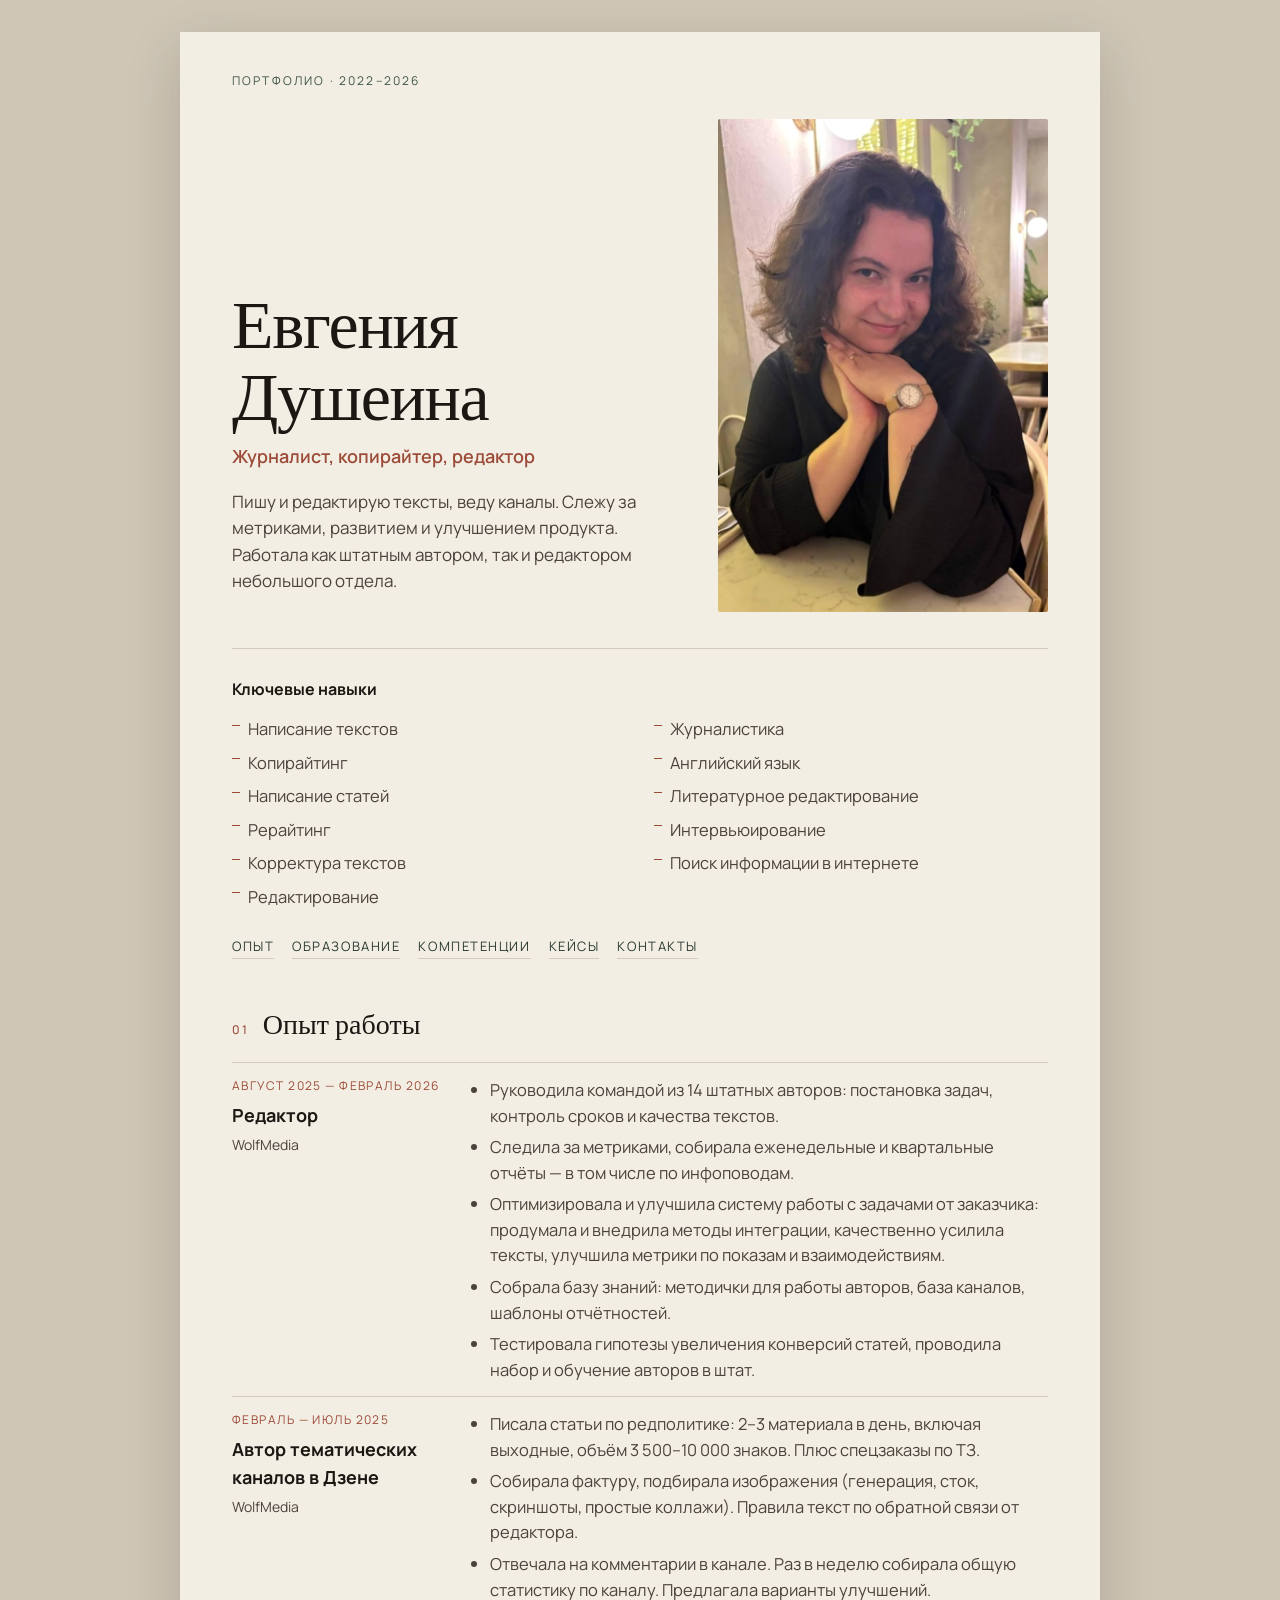
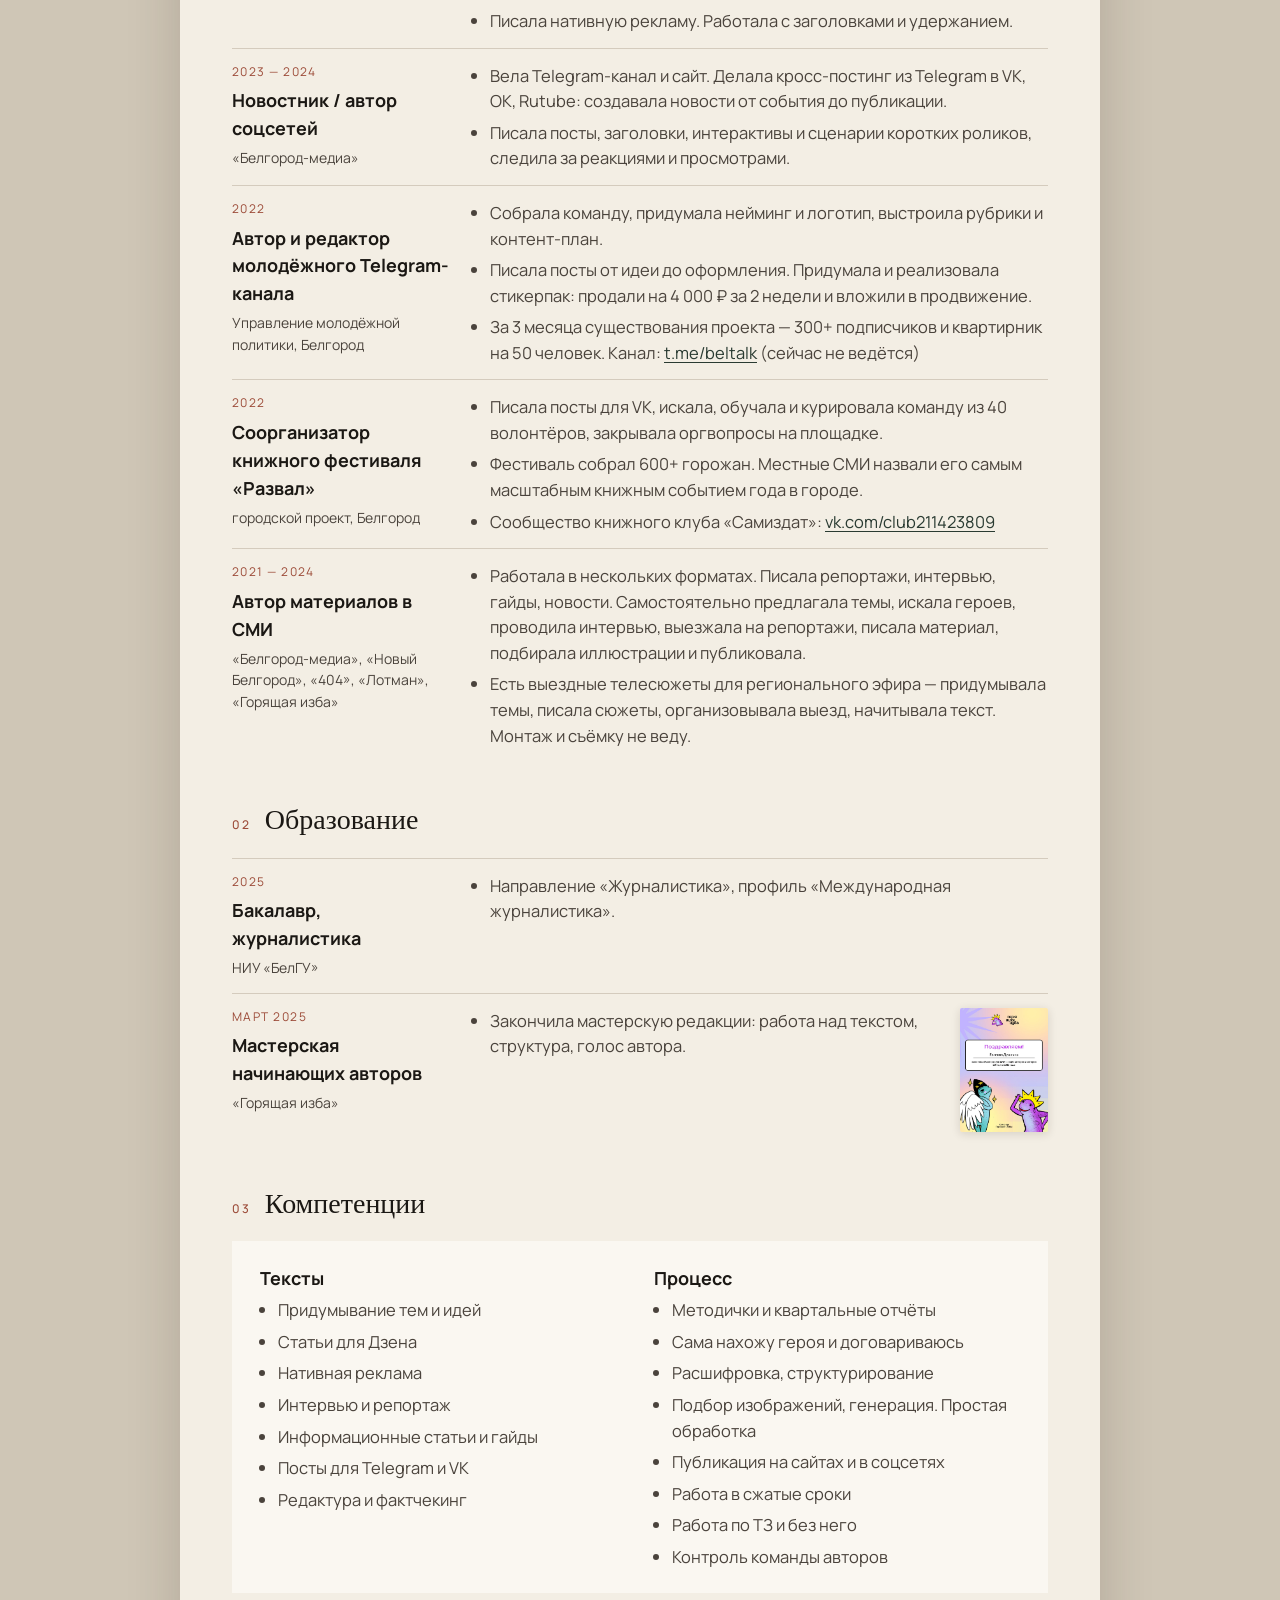
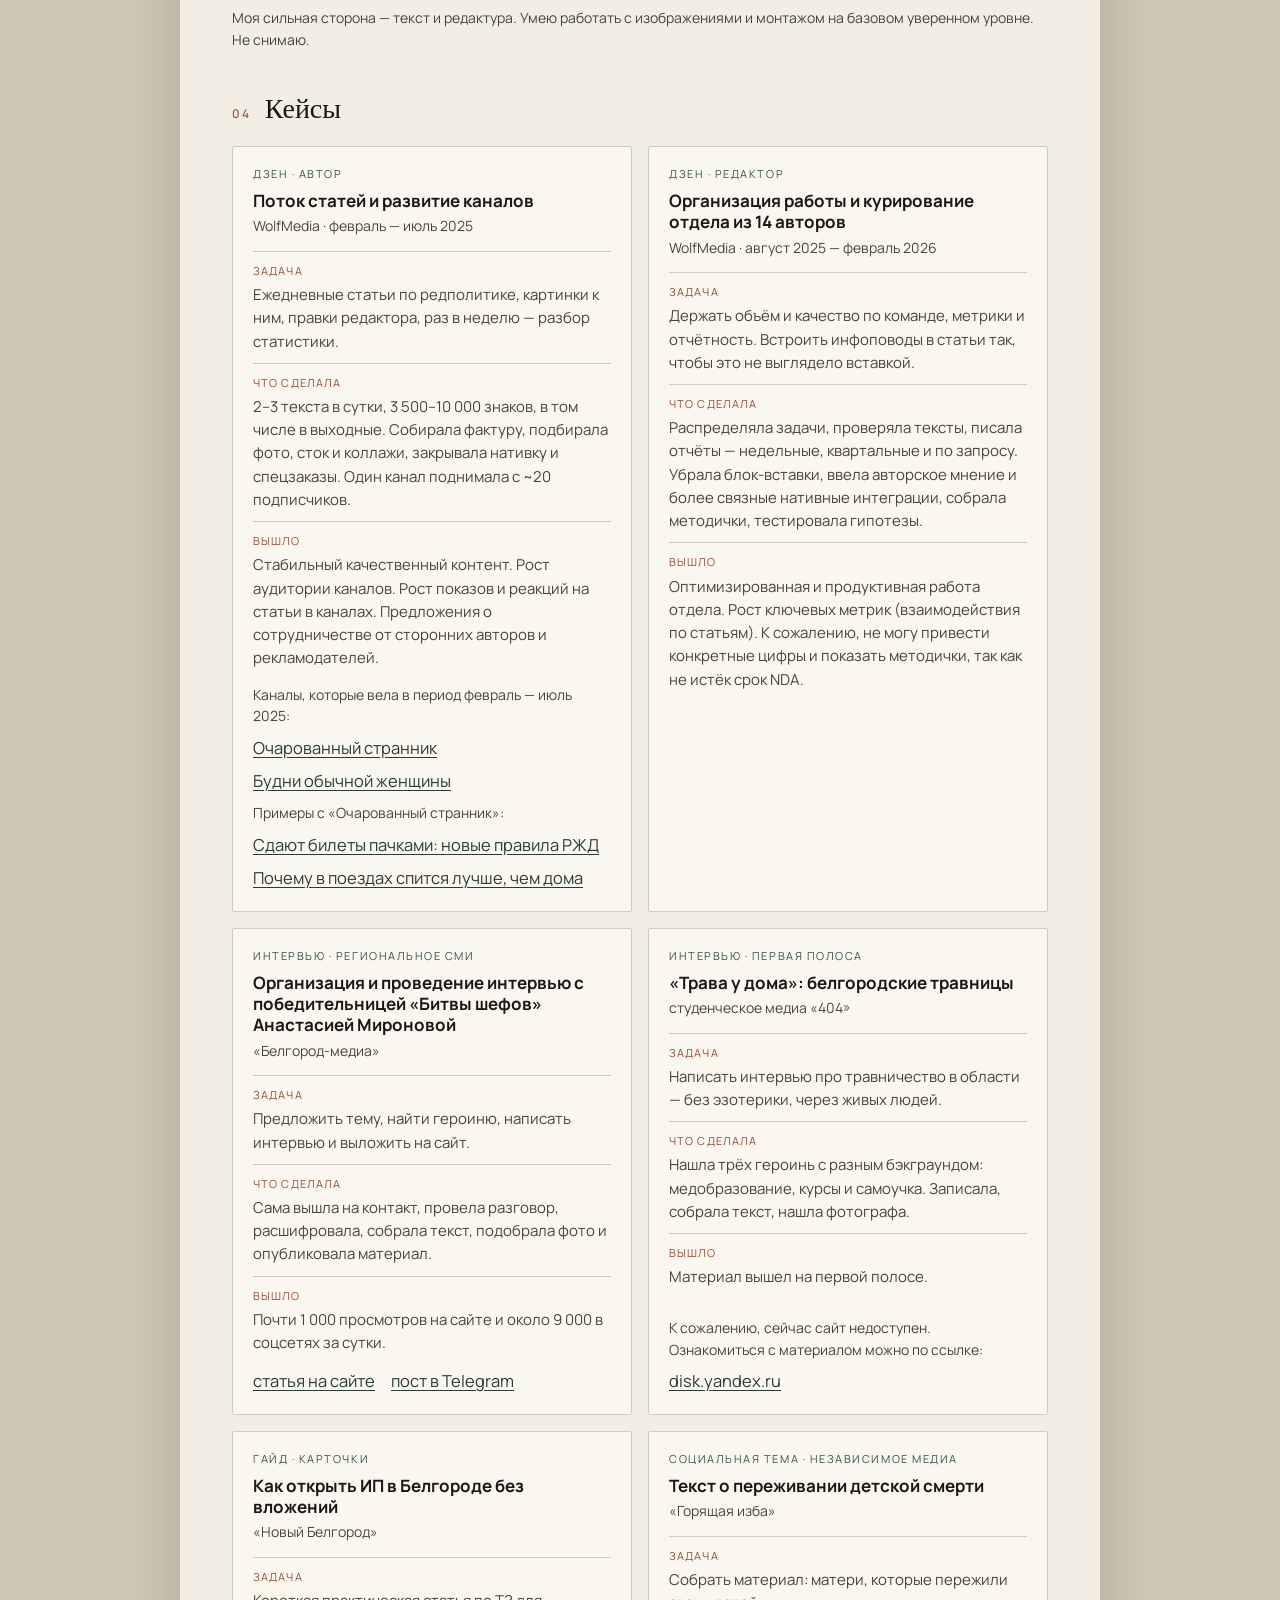
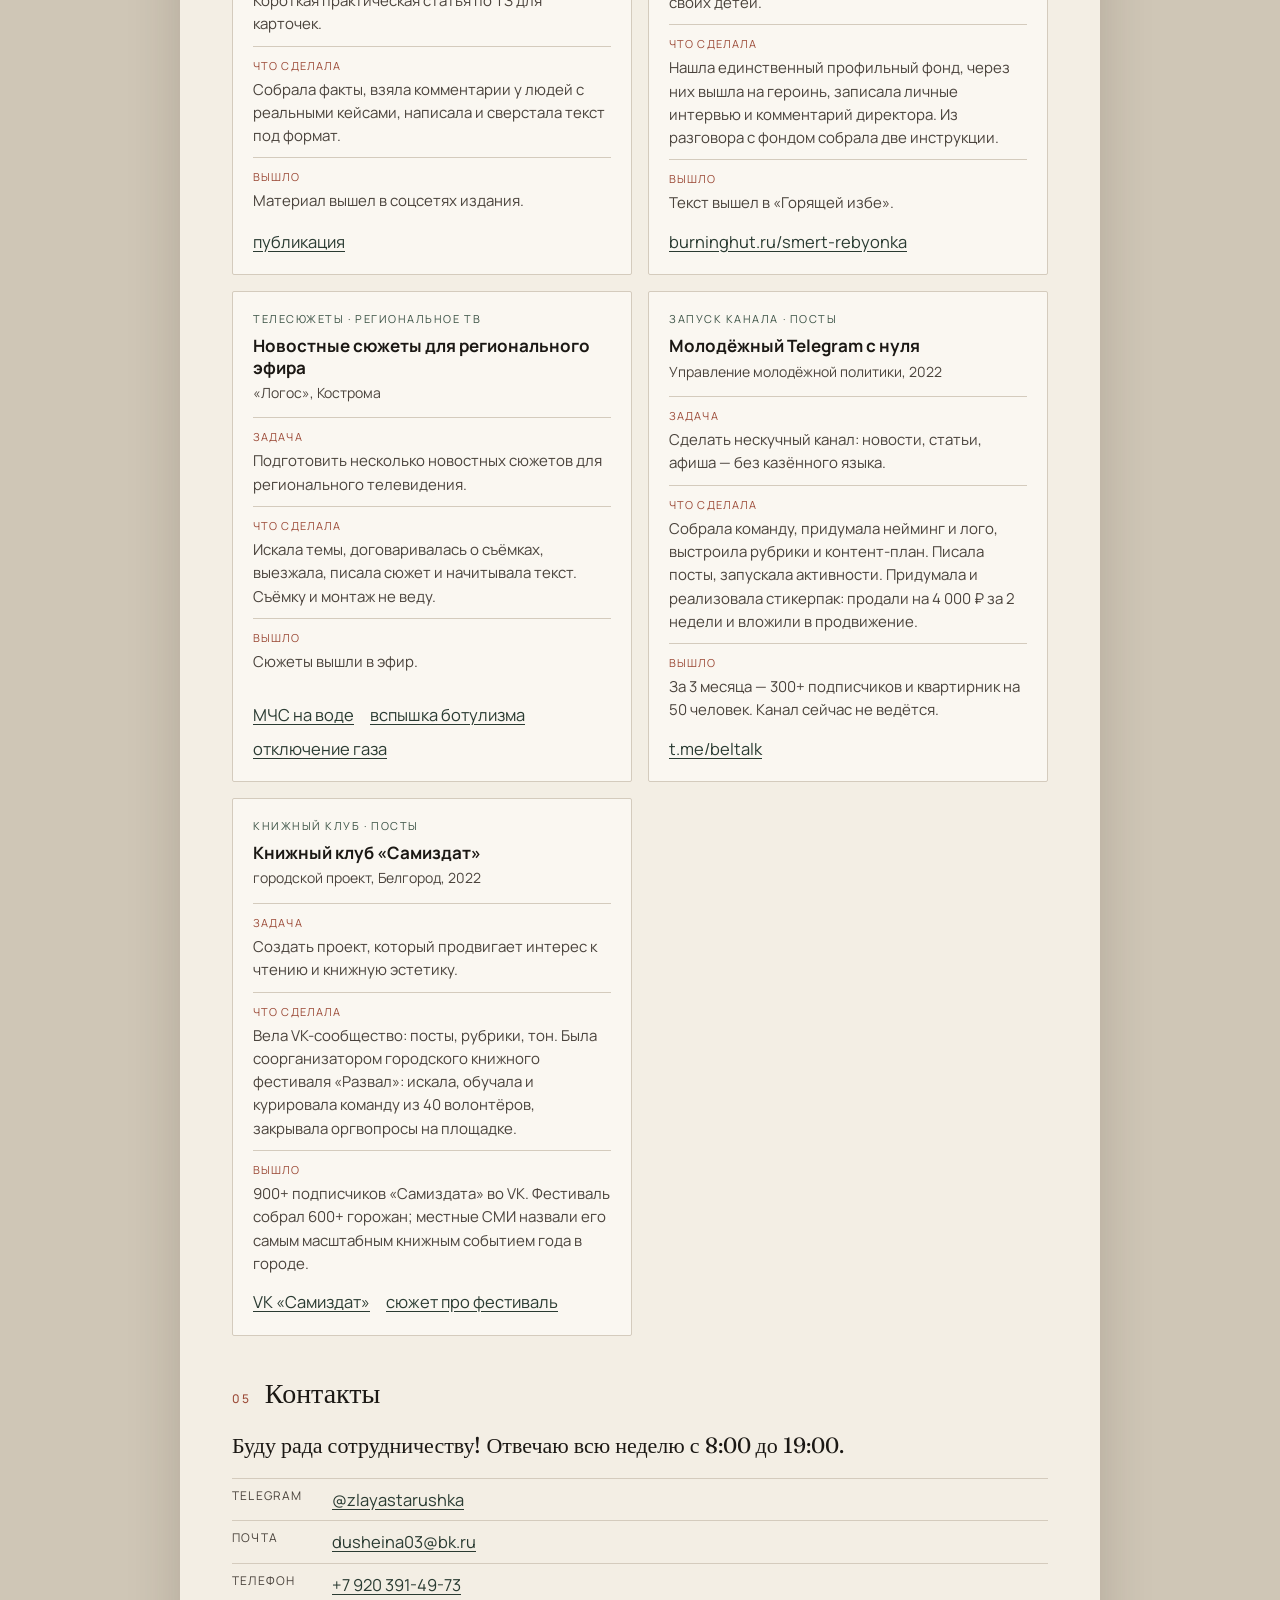
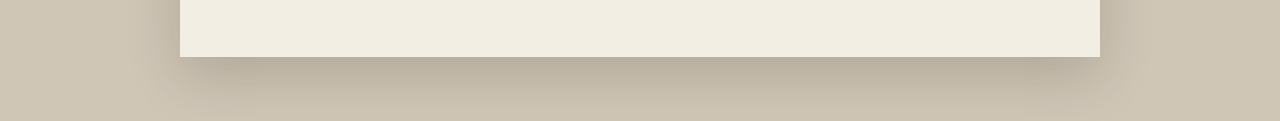
==== index.html @ 99dff515 "Publish the portfolio site so it can be opened by a public link. Co-authored-by: Cursor <cursoragent" ====
<!DOCTYPE html>
<html lang="ru">
<head>
  <meta charset="UTF-8" />
  <meta name="viewport" content="width=device-width, initial-scale=1" />
  <title>Евгения Душеина — портфолио</title>
  <link rel="preconnect" href="https://fonts.googleapis.com" />
  <link rel="preconnect" href="https://fonts.gstatic.com" crossorigin />
  <link href="https://fonts.googleapis.com/css2?family=Fraunces:ital,opsz,wght@0,9..144,500;0,9..144,700;1,9..144,500&family=Manrope:wght@400;500;600;700&display=swap" rel="stylesheet" />
  <link rel="stylesheet" href="styles.css" />
</head>
<body>
  <div class="sheet">
    <header class="masthead">
      <p class="kicker">портфолио · 2022–2026</p>
      <div class="hero">
        <div class="hero-copy">
          <h1>Евгения<br />Душеина</h1>
          <p class="role">Журналист, копирайтер, редактор</p>
          <p class="lede">
            Пишу и редактирую тексты, веду каналы. Слежу за метриками, развитием и улучшением продукта. Работала как штатным автором, так и редактором небольшого отдела.
          </p>
        </div>
        <figure class="portrait">
          <img src="assets/photo-print.jpg?v=4" alt="Евгения Душеина" />
        </figure>
      </div>
      <div class="key-skills">
        <h3>Ключевые навыки</h3>
        <ul class="facts">
          <li>Написание текстов</li>
          <li>Копирайтинг</li>
          <li>Написание статей</li>
          <li>Рерайтинг</li>
          <li>Корректура текстов</li>
          <li>Редактирование</li>
          <li>Журналистика</li>
          <li>Английский язык</li>
          <li>Литературное редактирование</li>
          <li>Интервьюирование</li>
          <li>Поиск информации в интернете</li>
        </ul>
      </div>
      <nav class="toc" aria-label="Навигация">
        <a href="#experience">опыт</a>
        <a href="#education">образование</a>
        <a href="#skills">компетенции</a>
        <a href="#cases">кейсы</a>
        <a href="#contacts">контакты</a>
      </nav>
    </header>

    <section id="experience">
      <h2><span>01</span> Опыт работы</h2>

      <article class="job">
        <div class="job-meta">
          <p class="when">август 2025 — февраль 2026</p>
          <h3>Редактор</h3>
          <p class="where">WolfMedia</p>
        </div>
        <ul>
          <li>Руководила командой из 14 штатных авторов: постановка задач, контроль сроков и качества текстов.</li>
          <li>Следила за метриками, собирала еженедельные и квартальные отчёты — в том числе по инфоповодам.</li>
          <li>Оптимизировала и улучшила систему работы с задачами от заказчика: продумала и внедрила методы интеграции, качественно усилила тексты, улучшила метрики по показам и взаимодействиям.</li>
          <li>Собрала базу знаний: методички для работы авторов, база каналов, шаблоны отчётностей.</li>
          <li>Тестировала гипотезы увеличения конверсий статей, проводила набор и обучение авторов в штат.</li>
        </ul>
      </article>

      <article class="job">
        <div class="job-meta">
          <p class="when">февраль — июль 2025</p>
          <h3>Автор тематических каналов в Дзене</h3>
          <p class="where">WolfMedia</p>
        </div>
        <ul>
          <li>Писала статьи по редполитике: 2–3 материала в день, включая выходные, объём 3 500–10 000 знаков. Плюс спецзаказы по ТЗ.</li>
          <li>Собирала фактуру, подбирала изображения (генерация, сток, скриншоты, простые коллажи). Правила текст по обратной связи от редактора.</li>
          <li>Отвечала на комментарии в канале. Раз в неделю собирала общую статистику по каналу. Предлагала варианты улучшений.</li>
          <li>Писала нативную рекламу. Работала с заголовками и удержанием.</li>
        </ul>
      </article>

      <article class="job">
        <div class="job-meta">
          <p class="when">2023 — 2024</p>
          <h3>Новостник / автор соцсетей</h3>
          <p class="where">«Белгород-медиа»</p>
        </div>
        <ul>
          <li>Вела Telegram-канал и сайт. Делала кросс-постинг из Telegram в VK, OK, Rutube: создавала новости от события до публикации.</li>
          <li>Писала посты, заголовки, интерактивы и сценарии коротких роликов, следила за реакциями и просмотрами.</li>
        </ul>
      </article>

      <article class="job">
        <div class="job-meta">
          <p class="when">2022</p>
          <h3>Автор и редактор молодёжного Telegram-канала</h3>
          <p class="where">Управление молодёжной политики, Белгород</p>
        </div>
        <ul>
          <li>Собрала команду, придумала нейминг и логотип, выстроила рубрики и контент-план.</li>
          <li>Писала посты от идеи до оформления. Придумала и реализовала стикерпак: продали на 4 000 ₽ за 2 недели и вложили в продвижение.</li>
          <li>За 3 месяца существования проекта — 300+ подписчиков и квартирник на 50 человек. Канал: <a href="https://t.me/beltalk" target="_blank" rel="noopener">t.me/beltalk</a> (сейчас не ведётся)</li>
        </ul>
      </article>

      <article class="job">
        <div class="job-meta">
          <p class="when">2022</p>
          <h3>Соорганизатор книжного фестиваля «Развал»</h3>
          <p class="where">городской проект, Белгород</p>
        </div>
        <ul>
          <li>Писала посты для VK, искала, обучала и курировала команду из 40 волонтёров, закрывала оргвопросы на площадке.</li>
          <li>Фестиваль собрал 600+ горожан. Местные СМИ назвали его самым масштабным книжным событием года в городе.</li>
          <li>Сообщество книжного клуба «Самиздат»: <a href="https://vk.com/club211423809" target="_blank" rel="noopener">vk.com/club211423809</a></li>
        </ul>
      </article>

      <article class="job">
        <div class="job-meta">
          <p class="when">2021 — 2024</p>
          <h3>Автор материалов в СМИ</h3>
          <p class="where">«Белгород-медиа», «Новый Белгород», «404», «Лотман», «Горящая изба»</p>
        </div>
        <ul>
          <li>Работала в нескольких форматах. Писала репортажи, интервью, гайды, новости. Самостоятельно предлагала темы, искала героев, проводила интервью, выезжала на репортажи, писала материал, подбирала иллюстрации и публиковала.</li>
          <li>Есть выездные телесюжеты для регионального эфира — придумывала темы, писала сюжеты, организовывала выезд, начитывала текст. Монтаж и съёмку не веду.</li>
        </ul>
      </article>
    </section>

    <section id="education">
      <h2><span>02</span> Образование</h2>
      <article class="job">
        <div class="job-meta">
          <p class="when">2025</p>
          <h3>Бакалавр, журналистика</h3>
          <p class="where">НИУ «БелГУ»</p>
        </div>
        <ul>
          <li>Направление «Журналистика», профиль «Международная журналистика».</li>
        </ul>
      </article>
      <article class="job job-cert">
        <div class="job-meta">
          <p class="when">март 2025</p>
          <h3>Мастерская начинающих авторов</h3>
          <p class="where">«Горящая изба»</p>
        </div>
        <div class="job-body">
          <ul>
            <li>Закончила мастерскую редакции: работа над текстом, структура, голос автора.</li>
          </ul>
          <a class="cert" href="assets/certificate-izba.jpg" target="_blank" rel="noopener">
            <img src="assets/certificate-izba.jpg" alt="Сертификат: Евгения Душеина закончила Мастерскую начинающих авторов, «Горящая изба», 28 марта 2025" />
          </a>
        </div>
      </article>
    </section>

    <section id="skills">
      <h2><span>03</span> Компетенции</h2>
      <div class="skills">
        <div>
          <h3>Тексты</h3>
          <ul>
            <li>Придумывание тем и идей</li>
            <li>Статьи для Дзена</li>
            <li>Нативная реклама</li>
            <li>Интервью и репортаж</li>
            <li>Информационные статьи и гайды</li>
            <li>Посты для Telegram и VK</li>
            <li>Редактура и фактчекинг</li>
          </ul>
        </div>
        <div>
          <h3>Процесс</h3>
          <ul>
            <li>Методички и квартальные отчёты</li>
            <li>Сама нахожу героя и договариваюсь</li>
            <li>Расшифровка, структурирование</li>
            <li>Подбор изображений, генерация. Простая обработка</li>
            <li>Публикация на сайтах и в соцсетях</li>
            <li>Работа в сжатые сроки</li>
            <li>Работа по ТЗ и без него</li>
            <li>Контроль команды авторов</li>
          </ul>
        </div>
      </div>
      <p class="skills-note">Моя сильная сторона — текст и редактура. Умею работать с изображениями и монтажом на базовом уверенном уровне. Не снимаю.</p>
    </section>

    <section id="cases">
      <h2><span>04</span> Кейсы</h2>

      <div class="cases-grid">
      <article class="case">
        <p class="case-tag">дзен · автор</p>
        <h3>Поток статей и развитие каналов</h3>
        <p class="place">WolfMedia · февраль — июль 2025</p>
        <dl>
          <div><dt>Задача</dt><dd>Ежедневные статьи по редполитике, картинки к ним, правки редактора, раз в неделю — разбор статистики.</dd></div>
          <div><dt>Что сделала</dt><dd>2–3 текста в сутки, 3 500–10 000 знаков, в том числе в выходные. Собирала фактуру, подбирала фото, сток и коллажи, закрывала нативку и спецзаказы. Один канал поднимала с ~20 подписчиков.</dd></div>
          <div><dt>Вышло</dt><dd>Стабильный качественный контент. Рост аудитории каналов. Рост показов и реакций на статьи в каналах. Предложения о сотрудничестве от сторонних авторов и рекламодателей.</dd></div>
        </dl>
        <p class="links">
          <span class="links-label">Каналы, которые вела в период февраль — июль 2025:</span>
          <a href="https://dzen.ru/id/671a484120a95d25dc460929" target="_blank" rel="noopener">Очарованный странник</a>
          <a href="https://dzen.ru/days_of_usual_woman" target="_blank" rel="noopener">Будни обычной женщины</a>
          <span class="links-label">Примеры с «Очарованный странник»:</span>
          <a href="https://dzen.ru/a/aDH-m4T_0R__MOL0" target="_blank" rel="noopener">Сдают билеты пачками: новые правила РЖД</a>
          <a href="https://dzen.ru/a/aDCPuv_uinPw-_nt" target="_blank" rel="noopener">Почему в поездах спится лучше, чем дома</a>
        </p>
      </article>

      <article class="case">
        <p class="case-tag">дзен · редактор</p>
        <h3>Организация работы и курирование отдела из 14 авторов</h3>
        <p class="place">WolfMedia · август 2025 — февраль 2026</p>
        <dl>
          <div><dt>Задача</dt><dd>Держать объём и качество по команде, метрики и отчётность. Встроить инфоповоды в статьи так, чтобы это не выглядело вставкой.</dd></div>
          <div><dt>Что сделала</dt><dd>Распределяла задачи, проверяла тексты, писала отчёты — недельные, квартальные и по запросу. Убрала блок-вставки, ввела авторское мнение и более связные нативные интеграции, собрала методички, тестировала гипотезы.</dd></div>
          <div><dt>Вышло</dt><dd>Оптимизированная и продуктивная работа отдела. Рост ключевых метрик (взаимодействия по статьям). К сожалению, не могу привести конкретные цифры и показать методички, так как не истёк срок NDA.</dd></div>
        </dl>
      </article>

      <article class="case">
        <p class="case-tag">интервью · региональное СМИ</p>
        <h3>Организация и проведение интервью с победительницей «Битвы шефов» Анастасией Мироновой</h3>
        <p class="place">«Белгород-медиа»</p>
        <dl>
          <div><dt>Задача</dt><dd>Предложить тему, найти героиню, написать интервью и выложить на сайт.</dd></div>
          <div><dt>Что сделала</dt><dd>Сама вышла на контакт, провела разговор, расшифровала, собрала текст, подобрала фото и опубликовала материал.</dd></div>
          <div><dt>Вышло</dt><dd>Почти 1 000 просмотров на сайте и около 9 000 в соцсетях за сутки.</dd></div>
        </dl>
        <p class="links">
          <a href="https://www.belnovosti.ru/obshestvo/kulinariya/119344.html" target="_blank" rel="noopener">статья на сайте</a>
          <a href="https://t.me/belgorodmedia24/30160" target="_blank" rel="noopener">пост в Telegram</a>
        </p>
      </article>

      <article class="case">
        <p class="case-tag">интервью · первая полоса</p>
        <h3>«Трава у дома»: белгородские травницы</h3>
        <p class="place">студенческое медиа «404»</p>
        <dl>
          <div><dt>Задача</dt><dd>Написать интервью про травничество в области — без эзотерики, через живых людей.</dd></div>
          <div><dt>Что сделала</dt><dd>Нашла трёх героинь с разным бэкграундом: медобразование, курсы и самоучка. Записала, собрала текст, нашла фотографа.</dd></div>
          <div><dt>Вышло</dt><dd>Материал вышел на первой полосе.</dd></div>
        </dl>
        <p class="links">
          <span class="links-label">К сожалению, сейчас сайт недоступен. Ознакомиться с материалом можно по ссылке:</span>
          <a href="https://disk.yandex.ru/d/6jaQ46-t9N0A6Q" target="_blank" rel="noopener">disk.yandex.ru</a>
        </p>
      </article>

      <article class="case">
        <p class="case-tag">гайд · карточки</p>
        <h3>Как открыть ИП в Белгороде без вложений</h3>
        <p class="place">«Новый Белгород»</p>
        <dl>
          <div><dt>Задача</dt><dd>Короткая практическая статья по ТЗ для карточек.</dd></div>
          <div><dt>Что сделала</dt><dd>Собрала факты, взяла комментарии у людей с реальными кейсами, написала и сверстала текст под формат.</dd></div>
          <div><dt>Вышло</dt><dd>Материал вышел в соцсетях издания.</dd></div>
        </dl>
        <p class="links"><a href="https://www.instagram.com/p/CsnT5UroaJC/" target="_blank" rel="noopener">публикация</a></p>
      </article>

      <article class="case">
        <p class="case-tag">социальная тема · независимое медиа</p>
        <h3>Текст о переживании детской смерти</h3>
        <p class="place">«Горящая изба»</p>
        <dl>
          <div><dt>Задача</dt><dd>Собрать материал: матери, которые пережили своих детей.</dd></div>
          <div><dt>Что сделала</dt><dd>Нашла единственный профильный фонд, через них вышла на героинь, записала личные интервью и комментарий директора. Из разговора с фондом собрала две инструкции.</dd></div>
          <div><dt>Вышло</dt><dd>Текст вышел в «Горящей избе».</dd></div>
        </dl>
        <p class="links"><a href="https://burninghut.ru/smert-rebyonka/" target="_blank" rel="noopener">burninghut.ru/smert-rebyonka</a></p>
      </article>

      <article class="case">
        <p class="case-tag">телесюжеты · региональное ТВ</p>
        <h3>Новостные сюжеты для регионального эфира</h3>
        <p class="place">«Логос», Кострома</p>
        <dl>
          <div><dt>Задача</dt><dd>Подготовить несколько новостных сюжетов для регионального телевидения.</dd></div>
          <div><dt>Что сделала</dt><dd>Искала темы, договаривалась о съёмках, выезжала, писала сюжет и начитывала текст. Съёмку и монтаж не веду.</dd></div>
          <div><dt>Вышло</dt><dd>Сюжеты вышли в эфир.</dd></div>
        </dl>
        <p class="links">
          <a href="https://logos44.ru/inspektory-mchs-rossii-rasskazali-kak-lovyat-narushitelej-na-vode.html" target="_blank" rel="noopener">МЧС на воде</a>
          <a href="https://logos44.ru/departament-zdravoohraneniya-obyasnil-prichinu-smerti-talantlivogo-studenta-himika-iz-kostromy.html" target="_blank" rel="noopener">вспышка ботулизма</a>
          <a href="https://logos44.ru/iz-za-neispravnostej-v-kostrome-otklyucheny-ot-gaza-okolo-tysyachi-kvartir.html" target="_blank" rel="noopener">отключение газа</a>
        </p>
      </article>

      <article class="case">
        <p class="case-tag">запуск канала · посты</p>
        <h3>Молодёжный Telegram с нуля</h3>
        <p class="place">Управление молодёжной политики, 2022</p>
        <dl>
          <div><dt>Задача</dt><dd>Сделать нескучный канал: новости, статьи, афиша — без казённого языка.</dd></div>
          <div><dt>Что сделала</dt><dd>Собрала команду, придумала нейминг и лого, выстроила рубрики и контент-план. Писала посты, запускала активности. Придумала и реализовала стикерпак: продали на 4 000 ₽ за 2 недели и вложили в продвижение.</dd></div>
          <div><dt>Вышло</dt><dd>За 3 месяца — 300+ подписчиков и квартирник на 50 человек. Канал сейчас не ведётся.</dd></div>
        </dl>
        <p class="links"><a href="https://t.me/beltalk" target="_blank" rel="noopener">t.me/beltalk</a></p>
      </article>

      <article class="case">
        <p class="case-tag">книжный клуб · посты</p>
        <h3>Книжный клуб «Самиздат»</h3>
        <p class="place">городской проект, Белгород, 2022</p>
        <dl>
          <div><dt>Задача</dt><dd>Создать проект, который продвигает интерес к чтению и книжную эстетику.</dd></div>
          <div><dt>Что сделала</dt><dd>Вела VK-сообщество: посты, рубрики, тон. Была соорганизатором городского книжного фестиваля «Развал»: искала, обучала и курировала команду из 40 волонтёров, закрывала оргвопросы на площадке.</dd></div>
          <div><dt>Вышло</dt><dd>900+ подписчиков «Самиздата» во VK. Фестиваль собрал 600+ горожан; местные СМИ назвали его самым масштабным книжным событием года в городе.</dd></div>
        </dl>
        <p class="links">
          <a href="https://vk.com/club211423809" target="_blank" rel="noopener">VK «Самиздат»</a>
          <a href="https://vk.com/wall-113818503_28615" target="_blank" rel="noopener">сюжет про фестиваль</a>
        </p>
      </article>
      </div>
    </section>

    <section id="contacts" class="contacts">
      <h2><span>05</span> Контакты</h2>
      <p class="invite">Буду рада сотрудничеству! Отвечаю всю неделю с 8:00 до 19:00.</p>
      <ul class="contact-list">
        <li><span>Telegram</span> <a href="https://t.me/zlayastarushka">@zlayastarushka</a></li>
        <li><span>Почта</span> <a href="mailto:dusheina03@bk.ru">dusheina03@bk.ru</a></li>
        <li><span>Телефон</span> <a href="tel:+79203914973">+7 920 391-49-73</a></li>
      </ul>
    </section>
  </div>
</body>
</html>
---- styles.css ----
:root {
  --paper: #f3eee4;
  --paper-2: #ebe4d6;
  --ink: #1b1814;
  --ink-soft: #4a433c;
  --forest: #3c5346;
  --forest-deep: #2a3b32;
  --rust: #9c4b38;
  --rule: #d4cbbd;
  --white: #faf7f1;
}

* { box-sizing: border-box; }

html {
  scroll-behavior: smooth;
}

body {
  margin: 0;
  background: #cfc6b6;
  color: var(--ink);
  font-family: "Manrope", sans-serif;
  font-size: 16.5px;
  line-height: 1.55;
}

a {
  color: var(--forest-deep);
  text-underline-offset: 3px;
}

a:hover { color: var(--rust); }

.sheet {
  max-width: 920px;
  margin: 32px auto 64px;
  background: var(--paper);
  padding: 40px 52px 52px;
  box-shadow: 0 18px 50px rgba(40, 30, 16, 0.18);
}

.kicker {
  margin: 0 0 28px;
  font-size: 12px;
  letter-spacing: 0.18em;
  text-transform: uppercase;
  color: var(--forest);
}

.hero {
  display: grid;
  grid-template-columns: 1.15fr 0.85fr;
  gap: 40px;
  align-items: end;
  padding-bottom: 36px;
  border-bottom: 1px solid var(--rule);
}

h1 {
  margin: 0 0 12px;
  font-family: "Fraunces", serif;
  font-size: clamp(42px, 7vw, 68px);
  line-height: 1.05;
  font-weight: 500;
  letter-spacing: -0.02em;
}

.role {
  margin: 0 0 18px;
  font-size: 18px;
  color: var(--rust);
  font-weight: 600;
}

.lede {
  margin: 0 0 18px;
  font-size: 17px;
  color: var(--ink-soft);
  max-width: 38em;
}

.toc {
  display: flex;
  flex-wrap: wrap;
  gap: 10px 18px;
  margin-top: 22px;
  padding-bottom: 8px;
}

.toc a {
  font-size: 13px;
  letter-spacing: 0.12em;
  text-transform: uppercase;
  text-decoration: none;
  border-bottom: 1px solid var(--rule);
  padding-bottom: 2px;
}

.portrait {
  margin: 0;
}

.portrait img {
  width: 100%;
  height: auto;
  display: block;
  border-radius: 2px;
  filter: saturate(0.92) contrast(1.04);
}

h2 {
  display: flex;
  align-items: baseline;
  gap: 14px;
  margin: 36px 0 16px;
  font-family: "Fraunces", serif;
  font-size: 28px;
  font-weight: 500;
}

h2 span {
  font-family: "Manrope", sans-serif;
  font-size: 12px;
  letter-spacing: 0.16em;
  color: var(--rust);
}

.key-skills {
  margin-top: 28px;
}

.key-skills h3 {
  margin: 0 0 10px;
  font-size: 16px;
  font-weight: 700;
}

.facts {
  margin: 0;
  padding: 0;
  list-style: none;
  color: var(--ink-soft);
  columns: 2;
  column-gap: 28px;
}

.facts li {
  padding: 4px 0 4px 16px;
  position: relative;
  break-inside: avoid;
}

.facts li::before {
  content: "";
  position: absolute;
  left: 0;
  top: 0.75em;
  width: 8px;
  height: 1px;
  background: var(--rust);
}

.job {
  display: grid;
  grid-template-columns: 220px 1fr;
  gap: 20px;
  padding: 14px 0;
  border-top: 1px solid var(--rule);
}

.when {
  margin: 0 0 6px;
  font-size: 12px;
  letter-spacing: 0.12em;
  text-transform: uppercase;
  color: var(--rust);
}

.job h3, .skills h3, .case h3 {
  margin: 0 0 4px;
  font-size: 18px;
  font-weight: 700;
}

.where, .place {
  margin: 0;
  color: var(--ink-soft);
  font-size: 14px;
}

.job ul, .skills ul {
  margin: 0;
  padding: 0 0 0 18px;
  color: var(--ink-soft);
}

.job li + li, .skills li + li { margin-top: 6px; }

.job-body {
  display: grid;
  grid-template-columns: 1fr 88px;
  gap: 16px;
  align-items: start;
}

.cert {
  display: block;
}

.cert img {
  width: 88px;
  height: auto;
  display: block;
  border-radius: 2px;
  box-shadow: 0 2px 10px rgba(40, 30, 16, 0.14);
}

.cert:hover img {
  opacity: 0.88;
}

.skills {
  display: grid;
  grid-template-columns: 1fr 1fr;
  gap: 28px;
  background: var(--white);
  padding: 24px 28px;
}

.skills-note {
  margin: 14px 0 0;
  font-size: 14px;
  color: var(--ink-soft);
}

.cases-grid {
  display: grid;
  grid-template-columns: 1fr 1fr;
  gap: 16px;
}

.case {
  display: flex;
  flex-direction: column;
  height: 100%;
  min-width: 0;
  padding: 18px 20px 20px;
  background: var(--white);
  border: 1px solid var(--rule);
  border-radius: 2px;
}

.case-tag {
  margin: 0 0 8px;
  font-size: 11px;
  letter-spacing: 0.14em;
  text-transform: uppercase;
  color: var(--forest);
}

.case h3 {
  font-size: 17px;
  line-height: 1.25;
}

.case dl {
  margin: 14px 0 0;
  display: flex;
  flex-direction: column;
  gap: 10px;
  flex: 1;
}

.case dl div {
  padding: 10px 0 0;
  border-top: 1px solid var(--rule);
}

.case dt {
  display: block;
  margin: 0 0 4px;
  font-size: 11px;
  letter-spacing: 0.1em;
  text-transform: uppercase;
  color: var(--rust);
}

.case dd {
  margin: 0;
  color: var(--ink-soft);
  font-size: 15px;
}

.links {
  margin-top: auto;
  margin-bottom: 0;
  padding-top: 14px;
  display: flex;
  flex-wrap: wrap;
  gap: 8px 16px;
}

.links a {
  overflow-wrap: anywhere;
}

.links-label {
  flex: 1 1 100%;
  color: var(--ink-soft);
  font-size: 14px;
}

.invite {
  margin: 0 0 18px;
  font-family: "Fraunces", serif;
  font-size: 22px;
  line-height: 1.3;
}

.contact-list {
  margin: 0;
  padding: 0;
  list-style: none;
}

.contact-list li {
  display: grid;
  grid-template-columns: 90px 1fr;
  gap: 10px;
  padding: 8px 0;
  border-top: 1px solid var(--rule);
}

.contact-list span {
  font-size: 12px;
  letter-spacing: 0.1em;
  text-transform: uppercase;
  color: var(--ink-soft);
}

@media screen and (max-width: 760px) {
  .sheet { margin: 0; padding: 28px 20px 48px; }
  .hero, .job, .skills, .contact-list li {
    grid-template-columns: 1fr;
  }
  .cases-grid { grid-template-columns: 1fr; }
  .facts { columns: 1; }
  .portrait { order: -1; max-width: 280px; }
  .job-body { grid-template-columns: 1fr 72px; }
  .cert img { width: 72px; }
}

@page {
  size: A4;
  margin: 0;
}

@media print {
  html, body {
    margin: 0;
    background: var(--paper);
    font-size: 12.5px;
    -webkit-print-color-adjust: exact;
    print-color-adjust: exact;
  }
  .sheet {
    margin: 0;
    padding: 14mm 16mm 16mm;
    box-shadow: none;
    max-width: none;
    background: var(--paper);
  }
  h1 { font-size: 44px; }
  h2 { margin: 22px 0 12px; font-size: 22px; }
  .hero { gap: 24px; padding-bottom: 18px; }
  .job { grid-template-columns: 170px 1fr; padding: 12px 0; }
  .cases-grid { gap: 10px; }
  .case { padding: 12px 14px; }
  .skills { padding: 16px 18px; }
  .cert img { width: 96px; }
  .case, .job, .contacts, .job-cert { break-inside: avoid; }
  section { break-before: page; }
  a {
    color: var(--forest-deep);
    text-decoration: underline;
    text-underline-offset: 2px;
  }
}
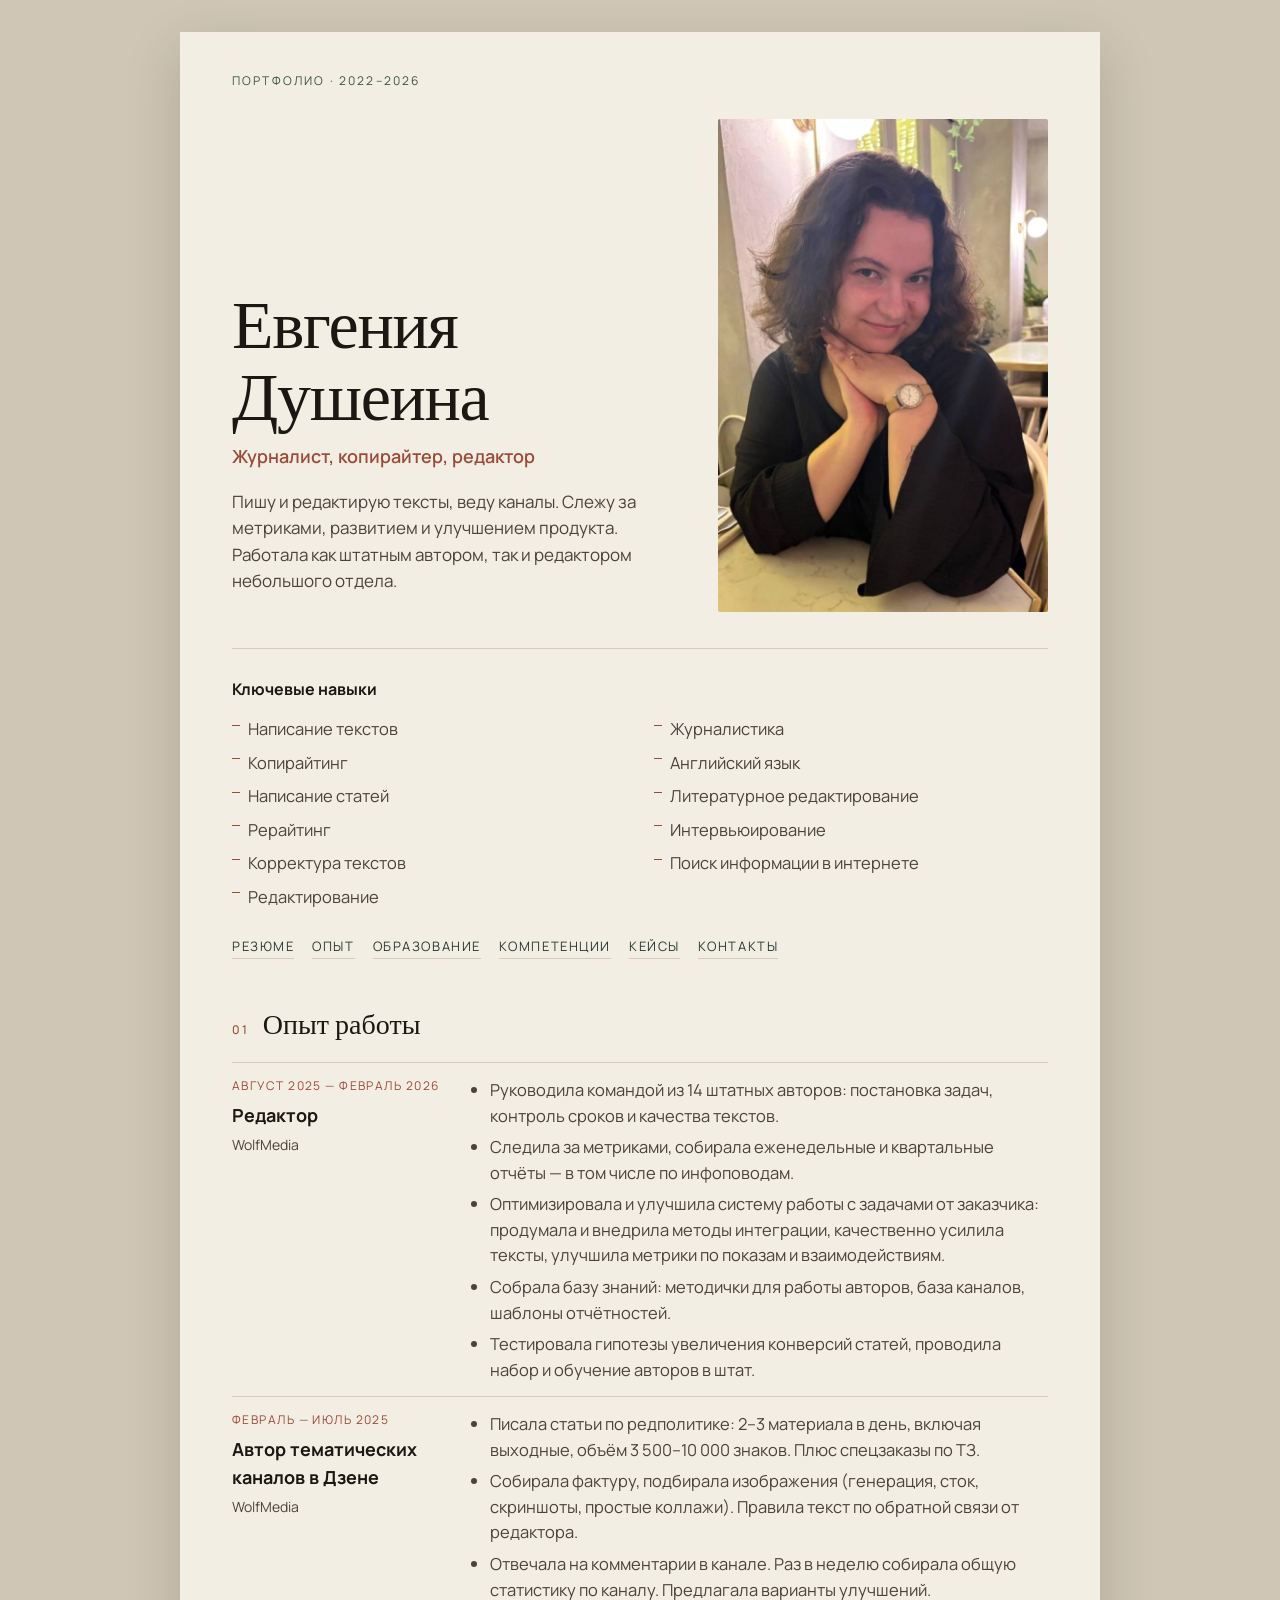
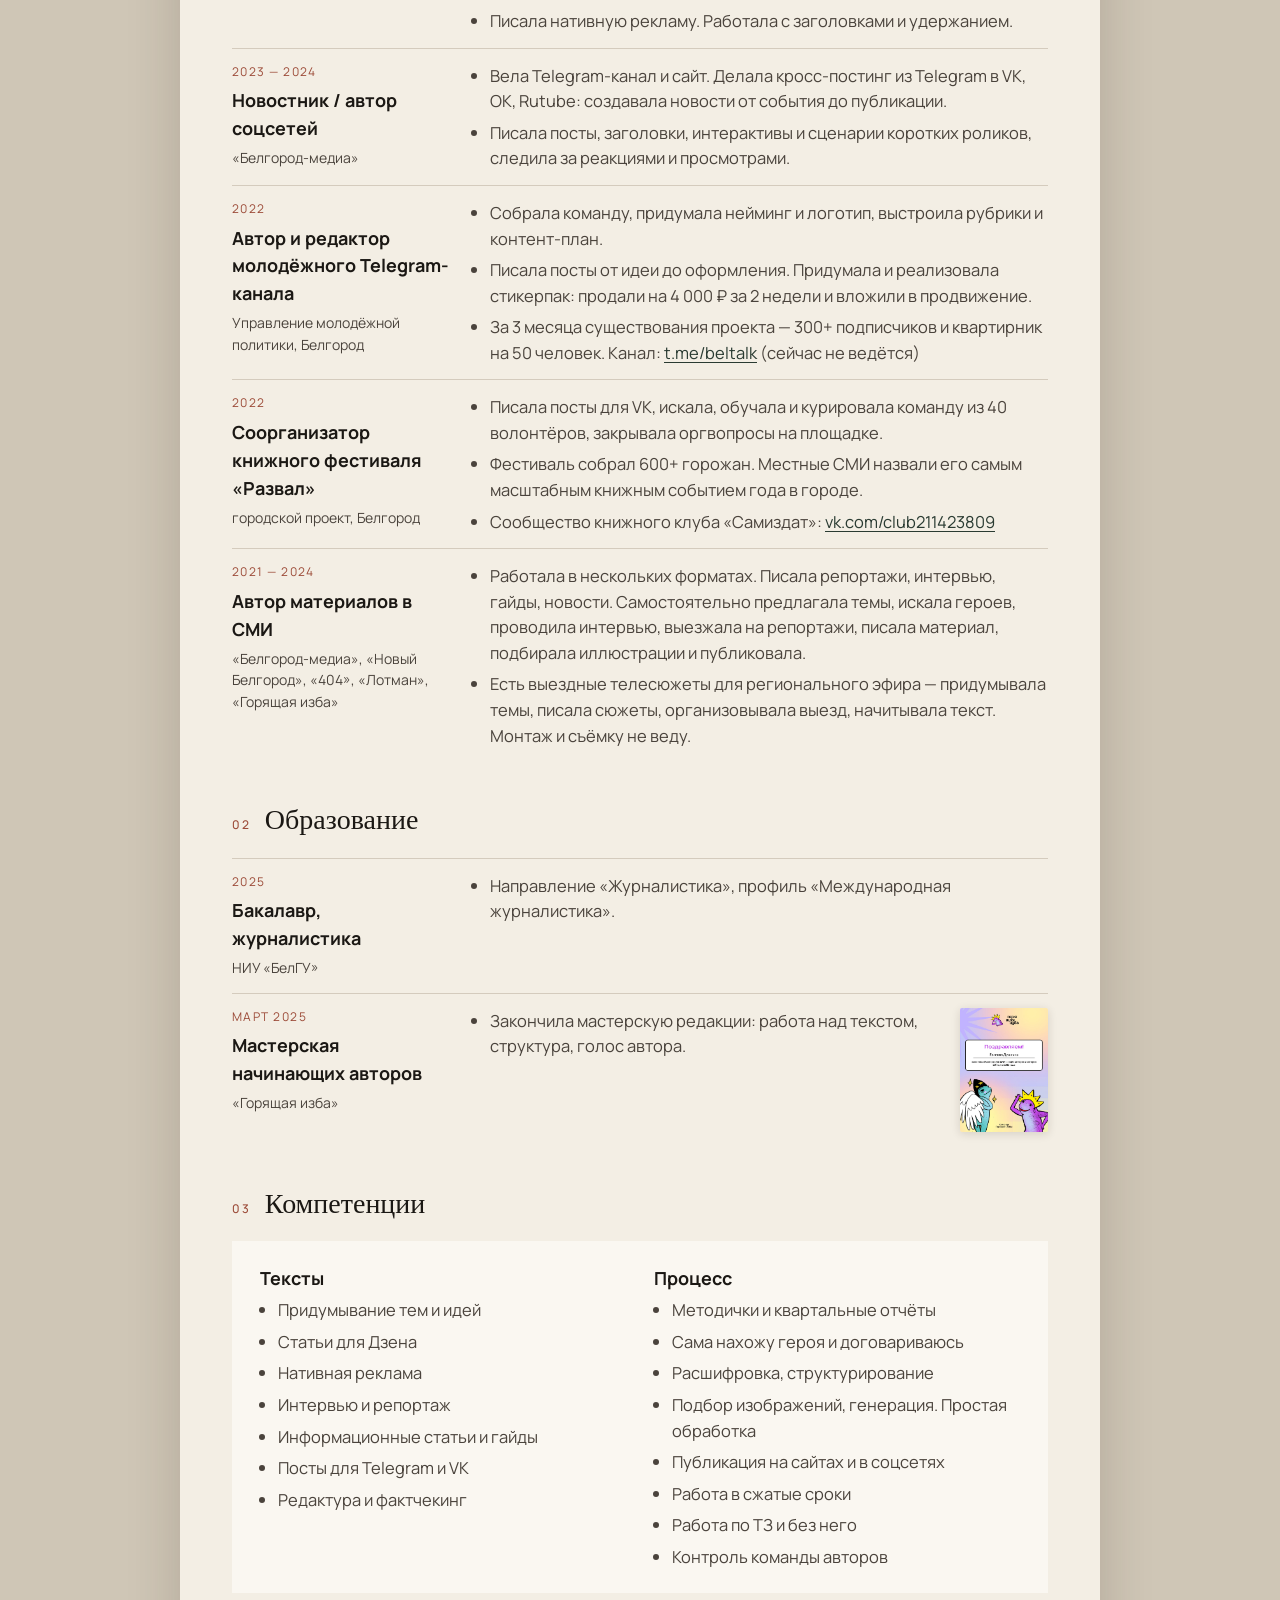
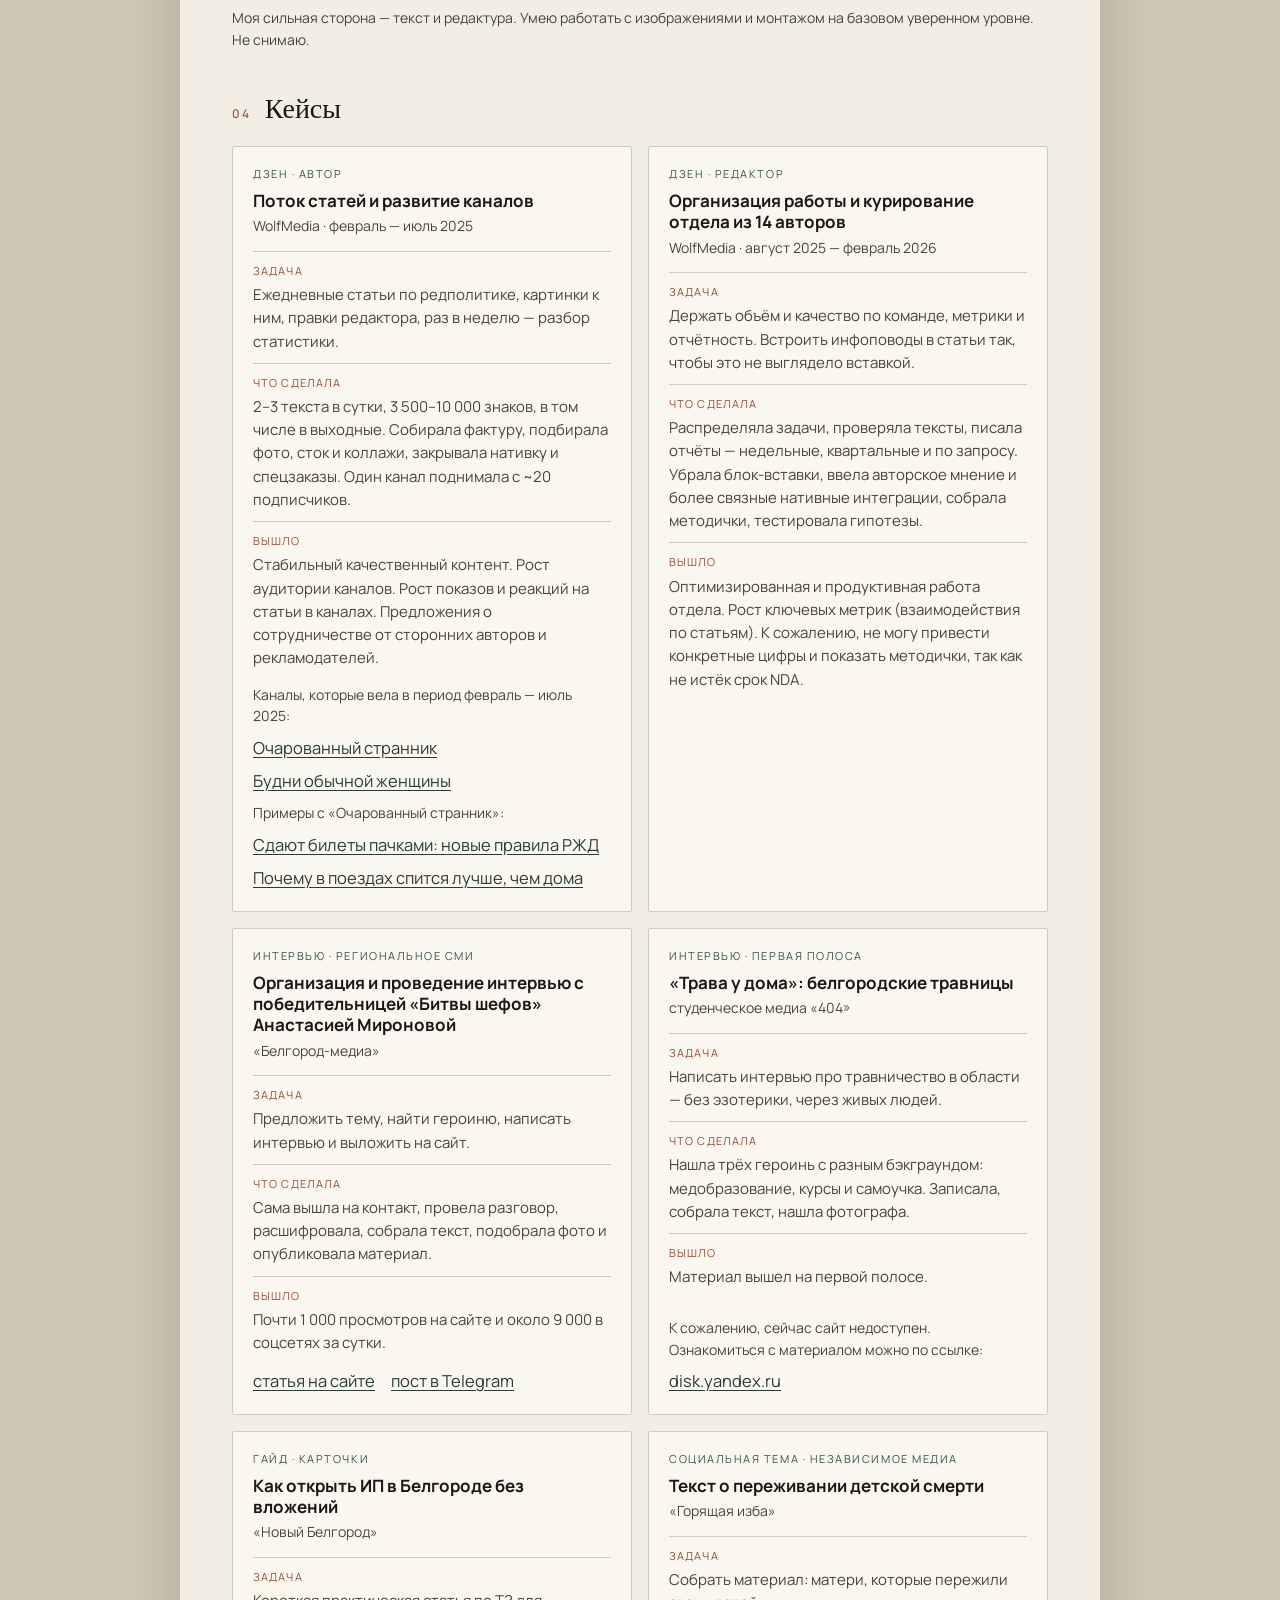
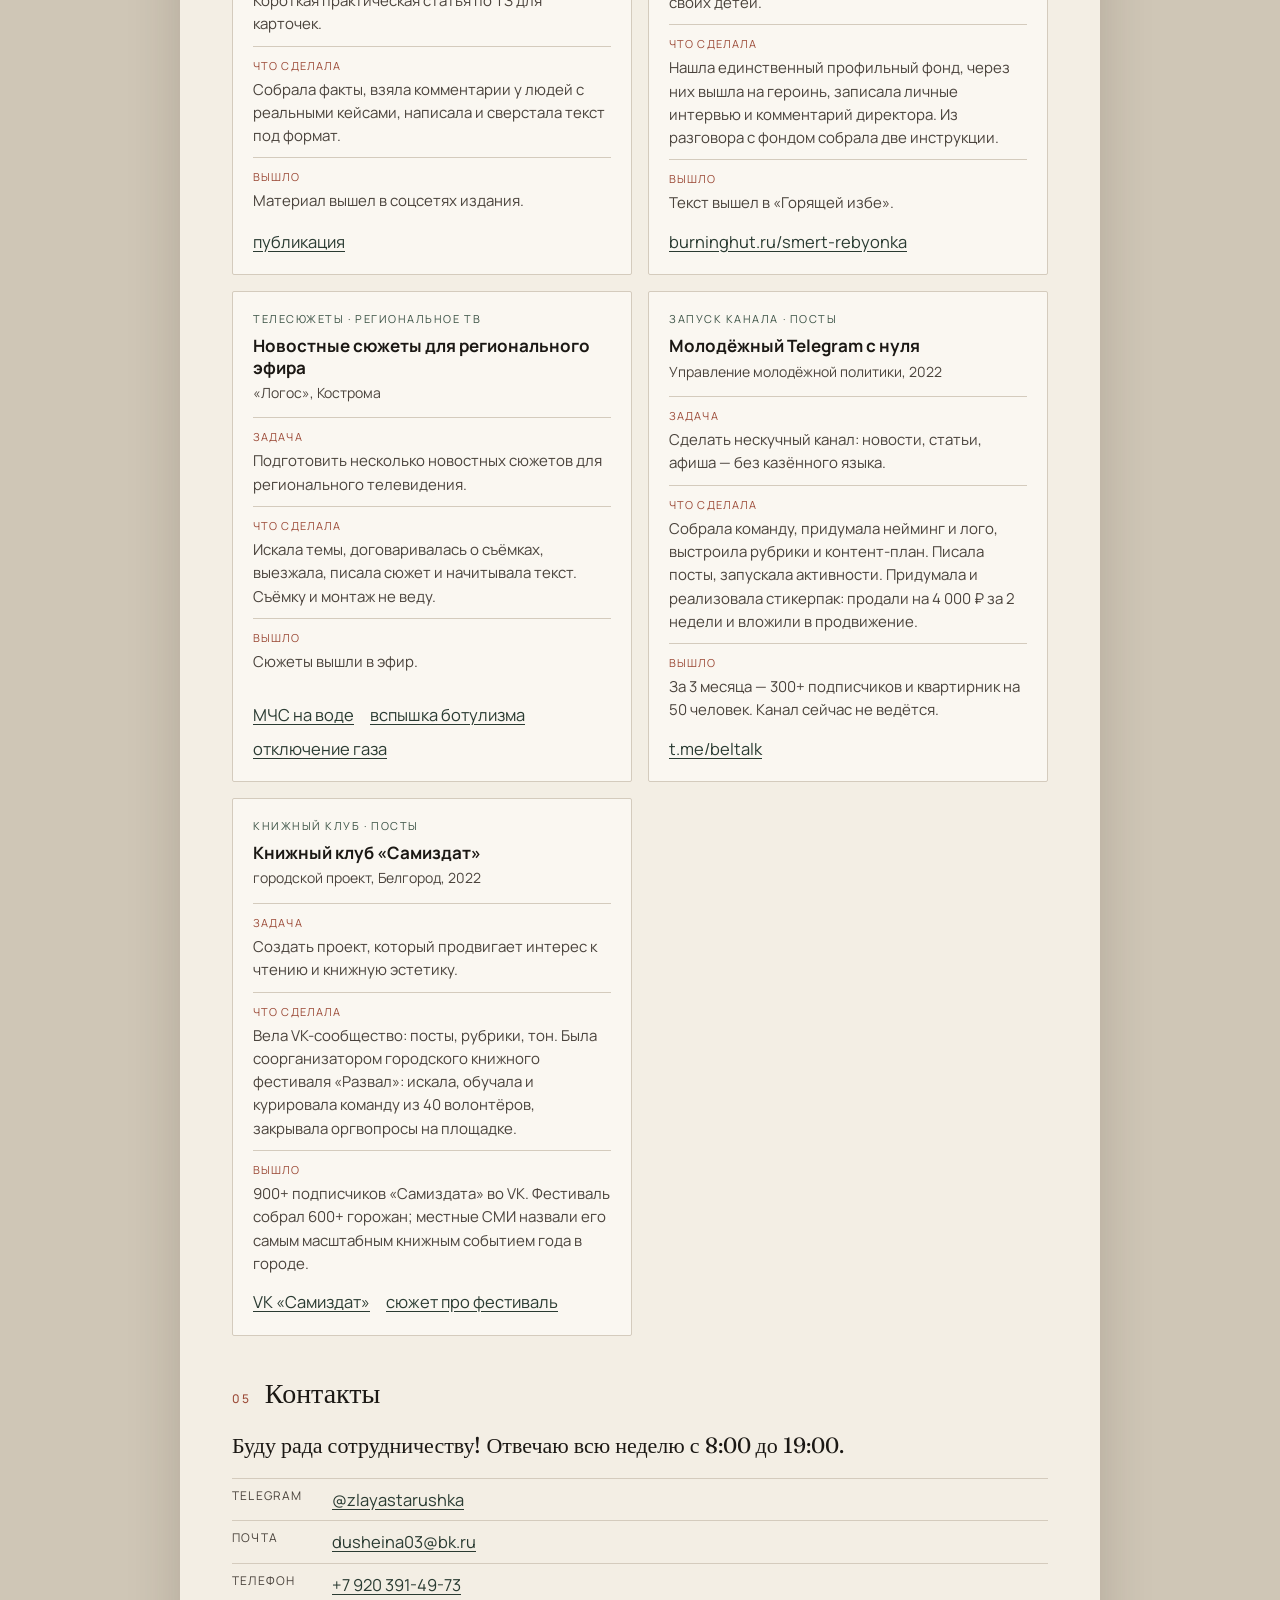
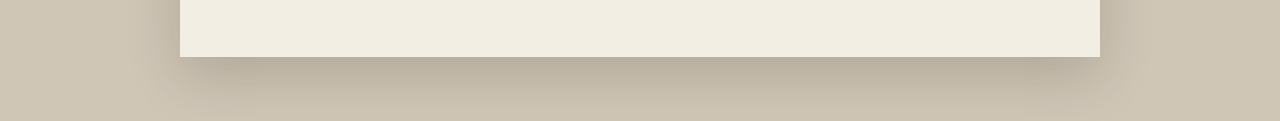
==== commit 63f44e3a: "Add a compact web resume next to the portfolio. Gives a 1–2 page CV with results-focused experience," ====
--- a/index.html
+++ b/index.html
@@ -42,6 +42,7 @@
         </ul>
       </div>
       <nav class="toc" aria-label="Навигация">
+        <a href="resume.html">резюме</a>
         <a href="#experience">опыт</a>
         <a href="#education">образование</a>
         <a href="#skills">компетенции</a>
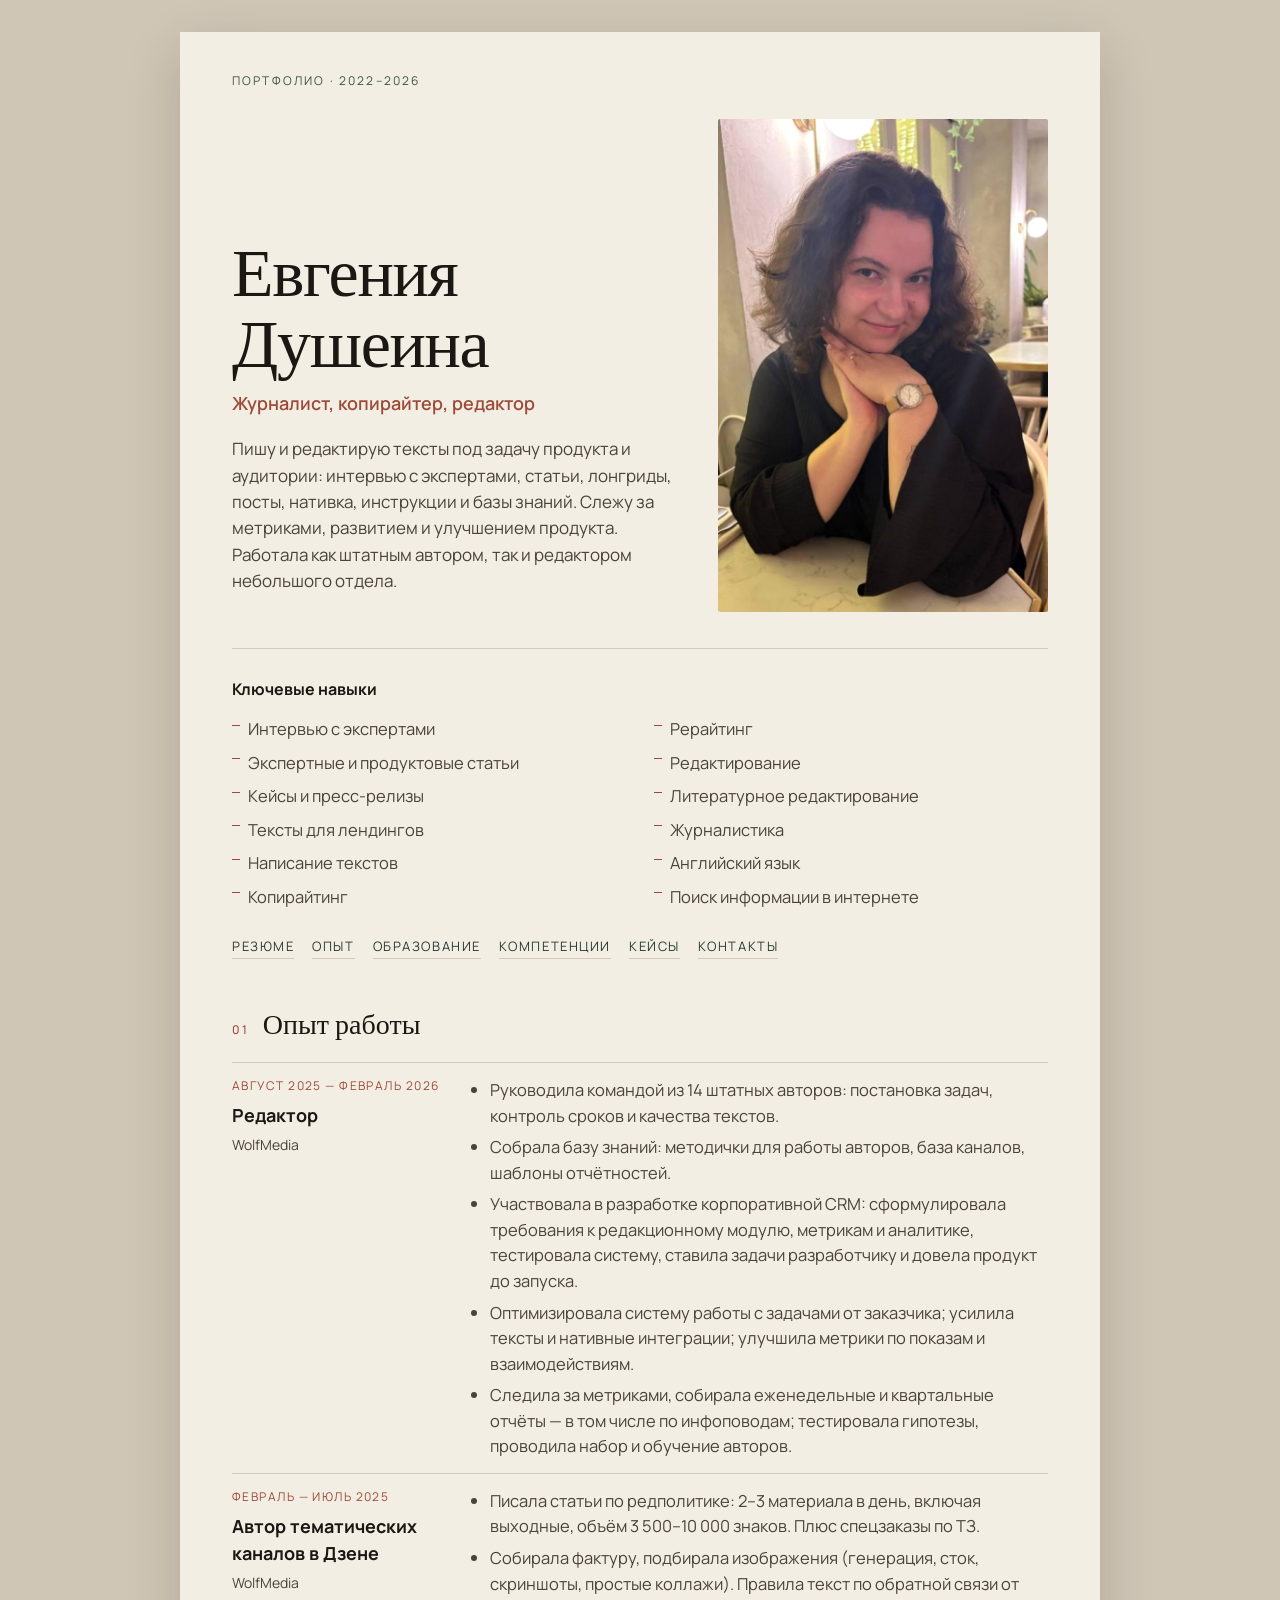
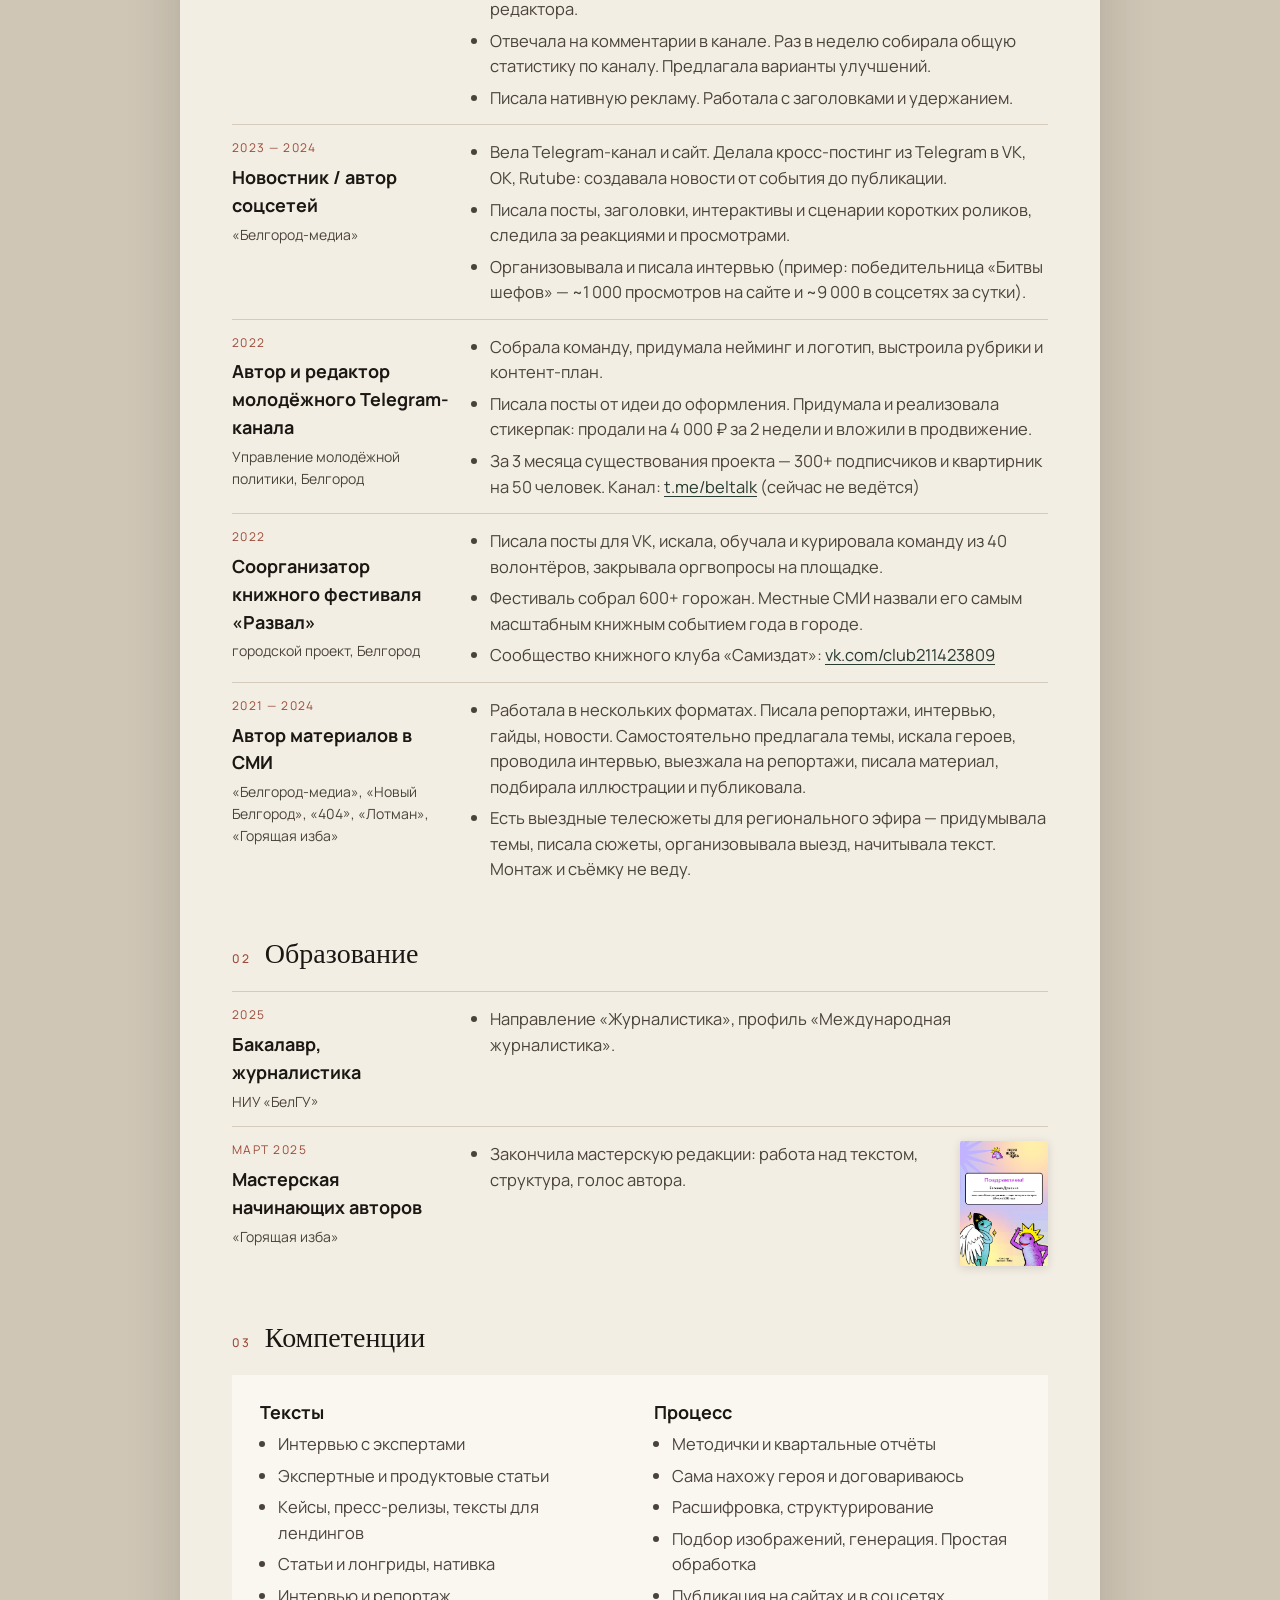
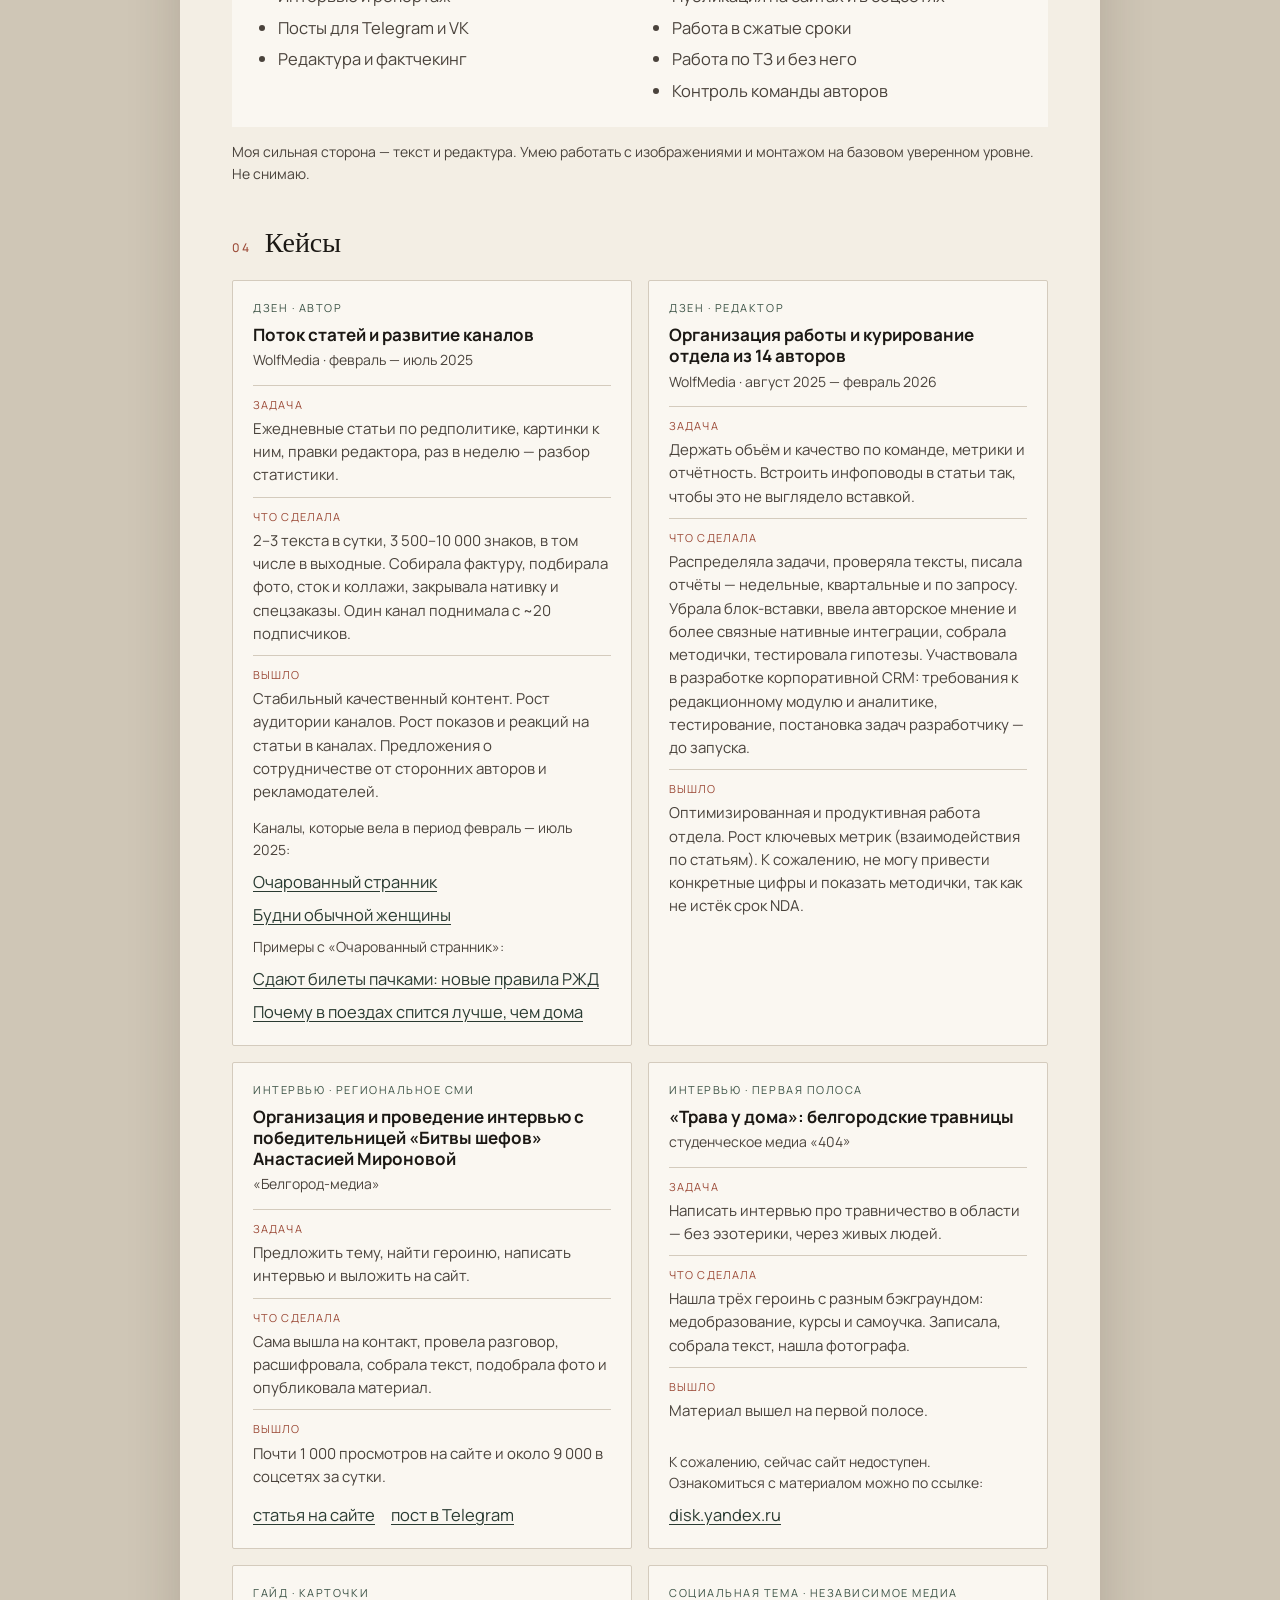
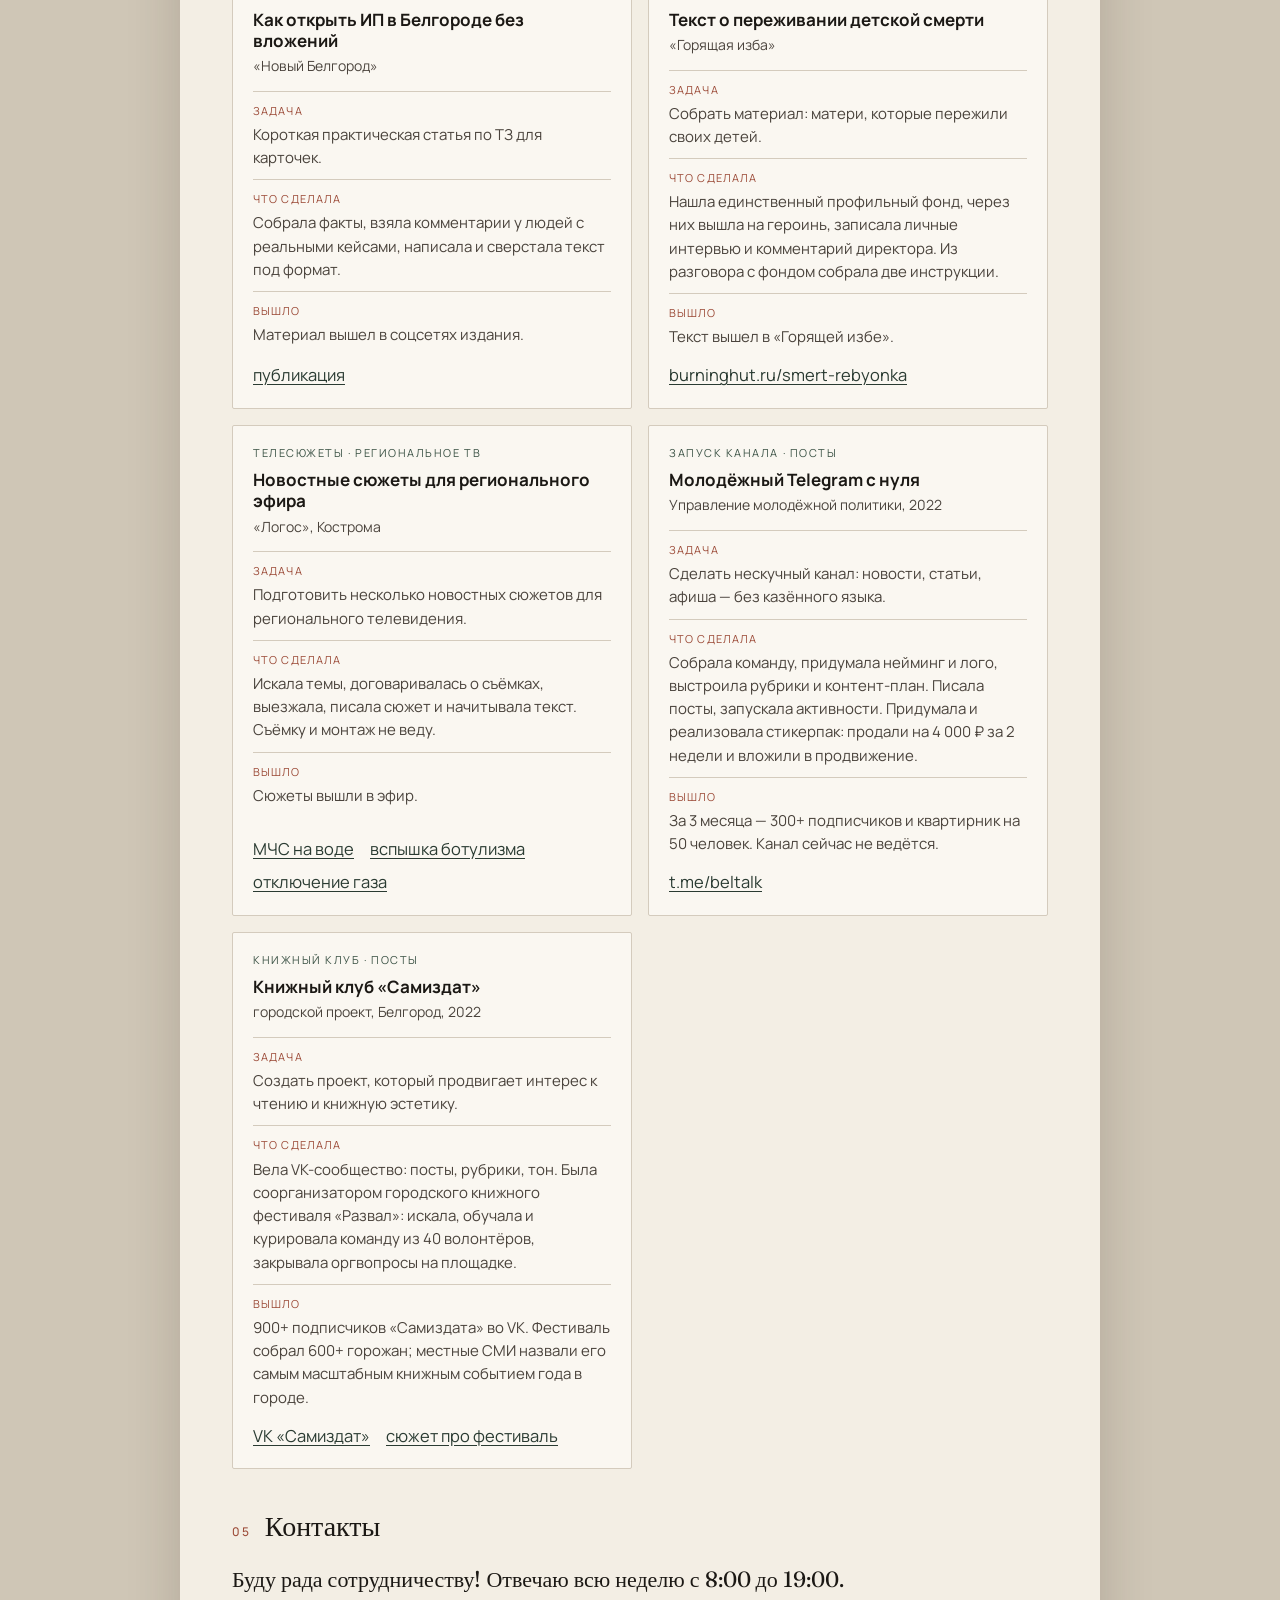
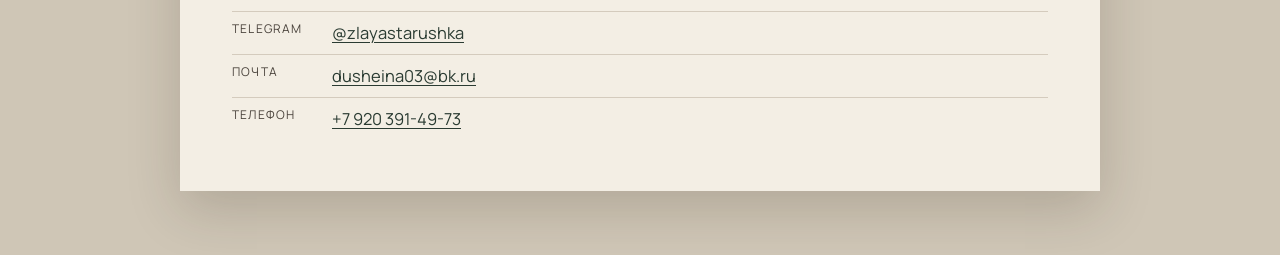
==== commit 9920f323: "Sync portfolio index with resume: CRM, product formats, expert interviews. Mirror the WolfMedia CRM " ====
--- a/index.html
+++ b/index.html
@@ -18,7 +18,7 @@
           <h1>Евгения<br />Душеина</h1>
           <p class="role">Журналист, копирайтер, редактор</p>
           <p class="lede">
-            Пишу и редактирую тексты, веду каналы. Слежу за метриками, развитием и улучшением продукта. Работала как штатным автором, так и редактором небольшого отдела.
+            Пишу и редактирую тексты под задачу продукта и аудитории: интервью с экспертами, статьи, лонгриды, посты, нативка, инструкции и базы знаний. Слежу за метриками, развитием и улучшением продукта. Работала как штатным автором, так и редактором небольшого отдела.
           </p>
         </div>
         <figure class="portrait">
@@ -28,16 +28,17 @@
       <div class="key-skills">
         <h3>Ключевые навыки</h3>
         <ul class="facts">
+          <li>Интервью с экспертами</li>
+          <li>Экспертные и продуктовые статьи</li>
+          <li>Кейсы и пресс-релизы</li>
+          <li>Тексты для лендингов</li>
           <li>Написание текстов</li>
           <li>Копирайтинг</li>
-          <li>Написание статей</li>
           <li>Рерайтинг</li>
-          <li>Корректура текстов</li>
           <li>Редактирование</li>
+          <li>Литературное редактирование</li>
           <li>Журналистика</li>
           <li>Английский язык</li>
-          <li>Литературное редактирование</li>
-          <li>Интервьюирование</li>
           <li>Поиск информации в интернете</li>
         </ul>
       </div>
@@ -62,10 +63,10 @@
         </div>
         <ul>
           <li>Руководила командой из 14 штатных авторов: постановка задач, контроль сроков и качества текстов.</li>
-          <li>Следила за метриками, собирала еженедельные и квартальные отчёты — в том числе по инфоповодам.</li>
-          <li>Оптимизировала и улучшила систему работы с задачами от заказчика: продумала и внедрила методы интеграции, качественно усилила тексты, улучшила метрики по показам и взаимодействиям.</li>
           <li>Собрала базу знаний: методички для работы авторов, база каналов, шаблоны отчётностей.</li>
-          <li>Тестировала гипотезы увеличения конверсий статей, проводила набор и обучение авторов в штат.</li>
+          <li>Участвовала в разработке корпоративной CRM: сформулировала требования к редакционному модулю, метрикам и аналитике, тестировала систему, ставила задачи разработчику и довела продукт до запуска.</li>
+          <li>Оптимизировала систему работы с задачами от заказчика; усилила тексты и нативные интеграции; улучшила метрики по показам и взаимодействиям.</li>
+          <li>Следила за метриками, собирала еженедельные и квартальные отчёты — в том числе по инфоповодам; тестировала гипотезы, проводила набор и обучение авторов.</li>
         </ul>
       </article>
 
@@ -92,6 +93,7 @@
         <ul>
           <li>Вела Telegram-канал и сайт. Делала кросс-постинг из Telegram в VK, OK, Rutube: создавала новости от события до публикации.</li>
           <li>Писала посты, заголовки, интерактивы и сценарии коротких роликов, следила за реакциями и просмотрами.</li>
+          <li>Организовывала и писала интервью (пример: победительница «Битвы шефов» — ~1 000 просмотров на сайте и ~9 000 в соцсетях за сутки).</li>
         </ul>
       </article>
 
@@ -169,11 +171,11 @@
         <div>
           <h3>Тексты</h3>
           <ul>
-            <li>Придумывание тем и идей</li>
-            <li>Статьи для Дзена</li>
-            <li>Нативная реклама</li>
+            <li>Интервью с экспертами</li>
+            <li>Экспертные и продуктовые статьи</li>
+            <li>Кейсы, пресс-релизы, тексты для лендингов</li>
+            <li>Статьи и лонгриды, нативка</li>
             <li>Интервью и репортаж</li>
-            <li>Информационные статьи и гайды</li>
             <li>Посты для Telegram и VK</li>
             <li>Редактура и фактчекинг</li>
           </ul>
@@ -224,7 +226,7 @@
         <p class="place">WolfMedia · август 2025 — февраль 2026</p>
         <dl>
           <div><dt>Задача</dt><dd>Держать объём и качество по команде, метрики и отчётность. Встроить инфоповоды в статьи так, чтобы это не выглядело вставкой.</dd></div>
-          <div><dt>Что сделала</dt><dd>Распределяла задачи, проверяла тексты, писала отчёты — недельные, квартальные и по запросу. Убрала блок-вставки, ввела авторское мнение и более связные нативные интеграции, собрала методички, тестировала гипотезы.</dd></div>
+          <div><dt>Что сделала</dt><dd>Распределяла задачи, проверяла тексты, писала отчёты — недельные, квартальные и по запросу. Убрала блок-вставки, ввела авторское мнение и более связные нативные интеграции, собрала методички, тестировала гипотезы. Участвовала в разработке корпоративной CRM: требования к редакционному модулю и аналитике, тестирование, постановка задач разработчику — до запуска.</dd></div>
           <div><dt>Вышло</dt><dd>Оптимизированная и продуктивная работа отдела. Рост ключевых метрик (взаимодействия по статьям). К сожалению, не могу привести конкретные цифры и показать методички, так как не истёк срок NDA.</dd></div>
         </dl>
       </article>
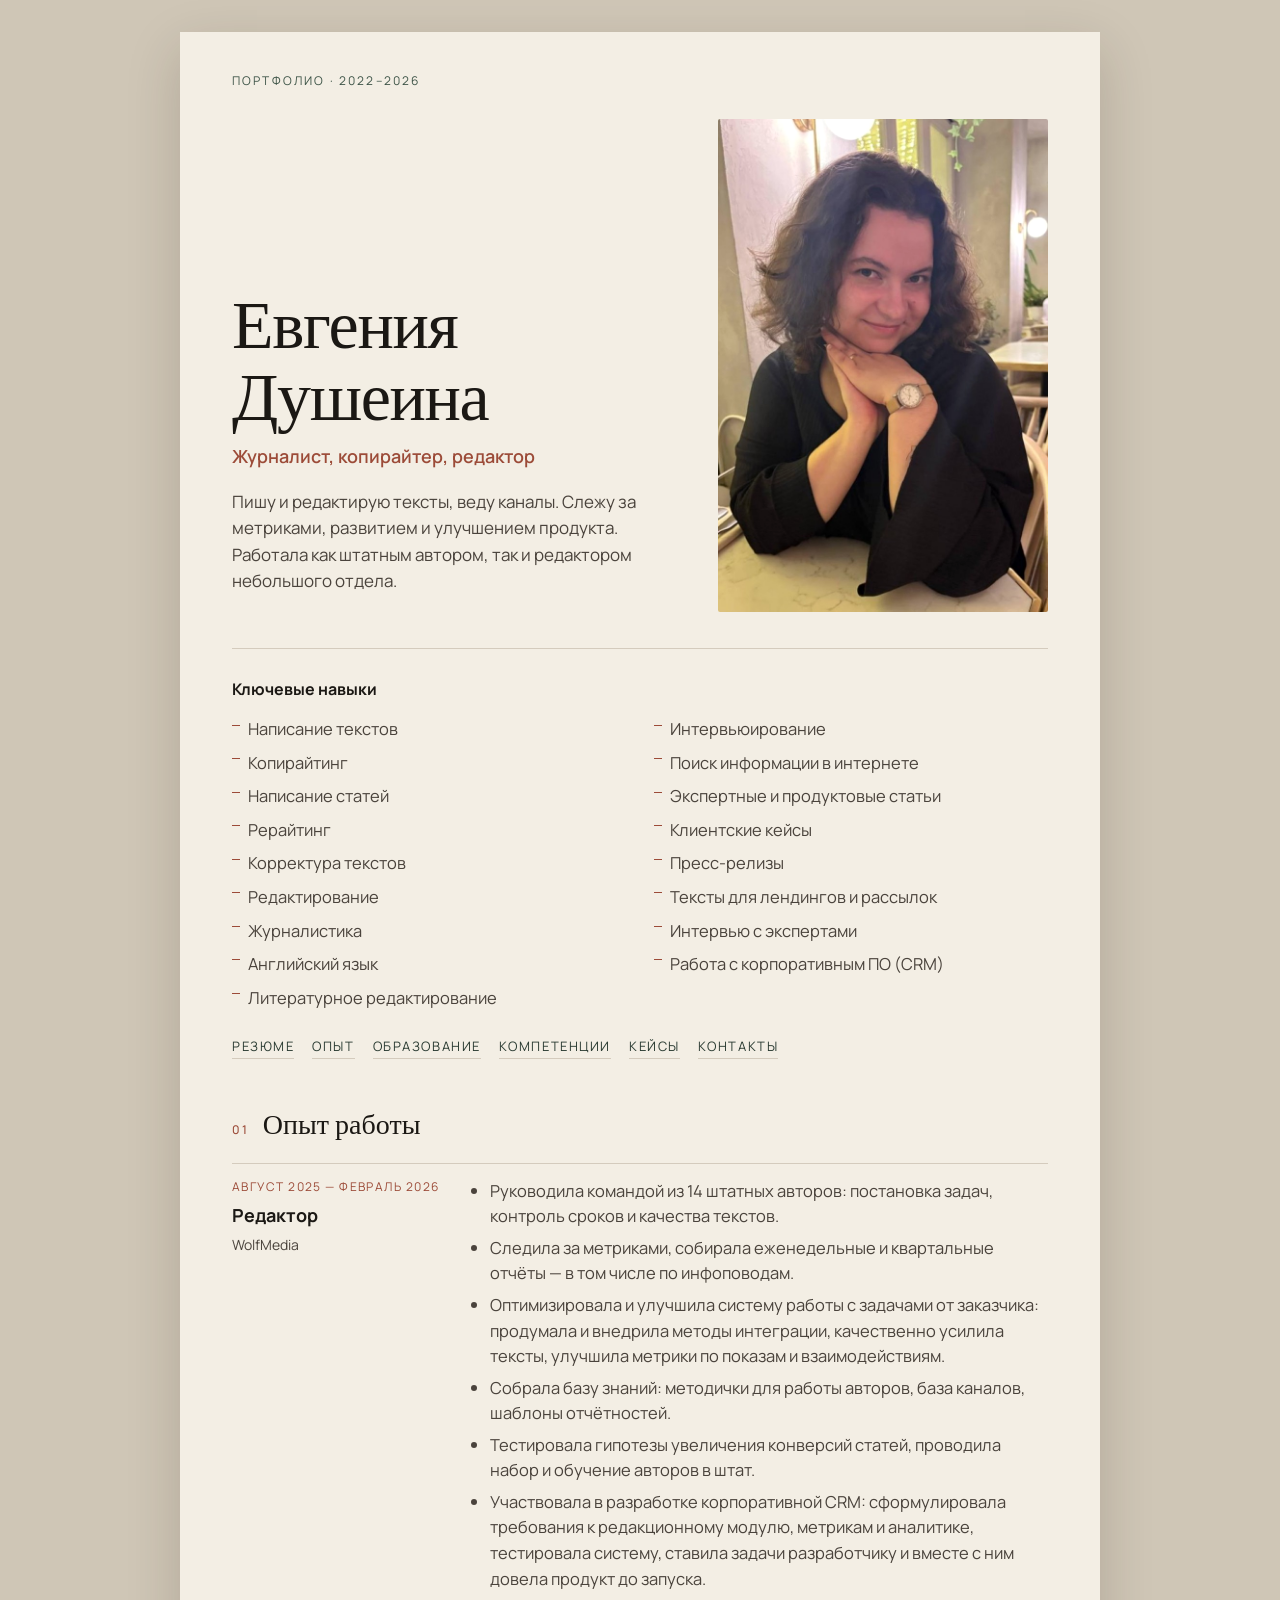
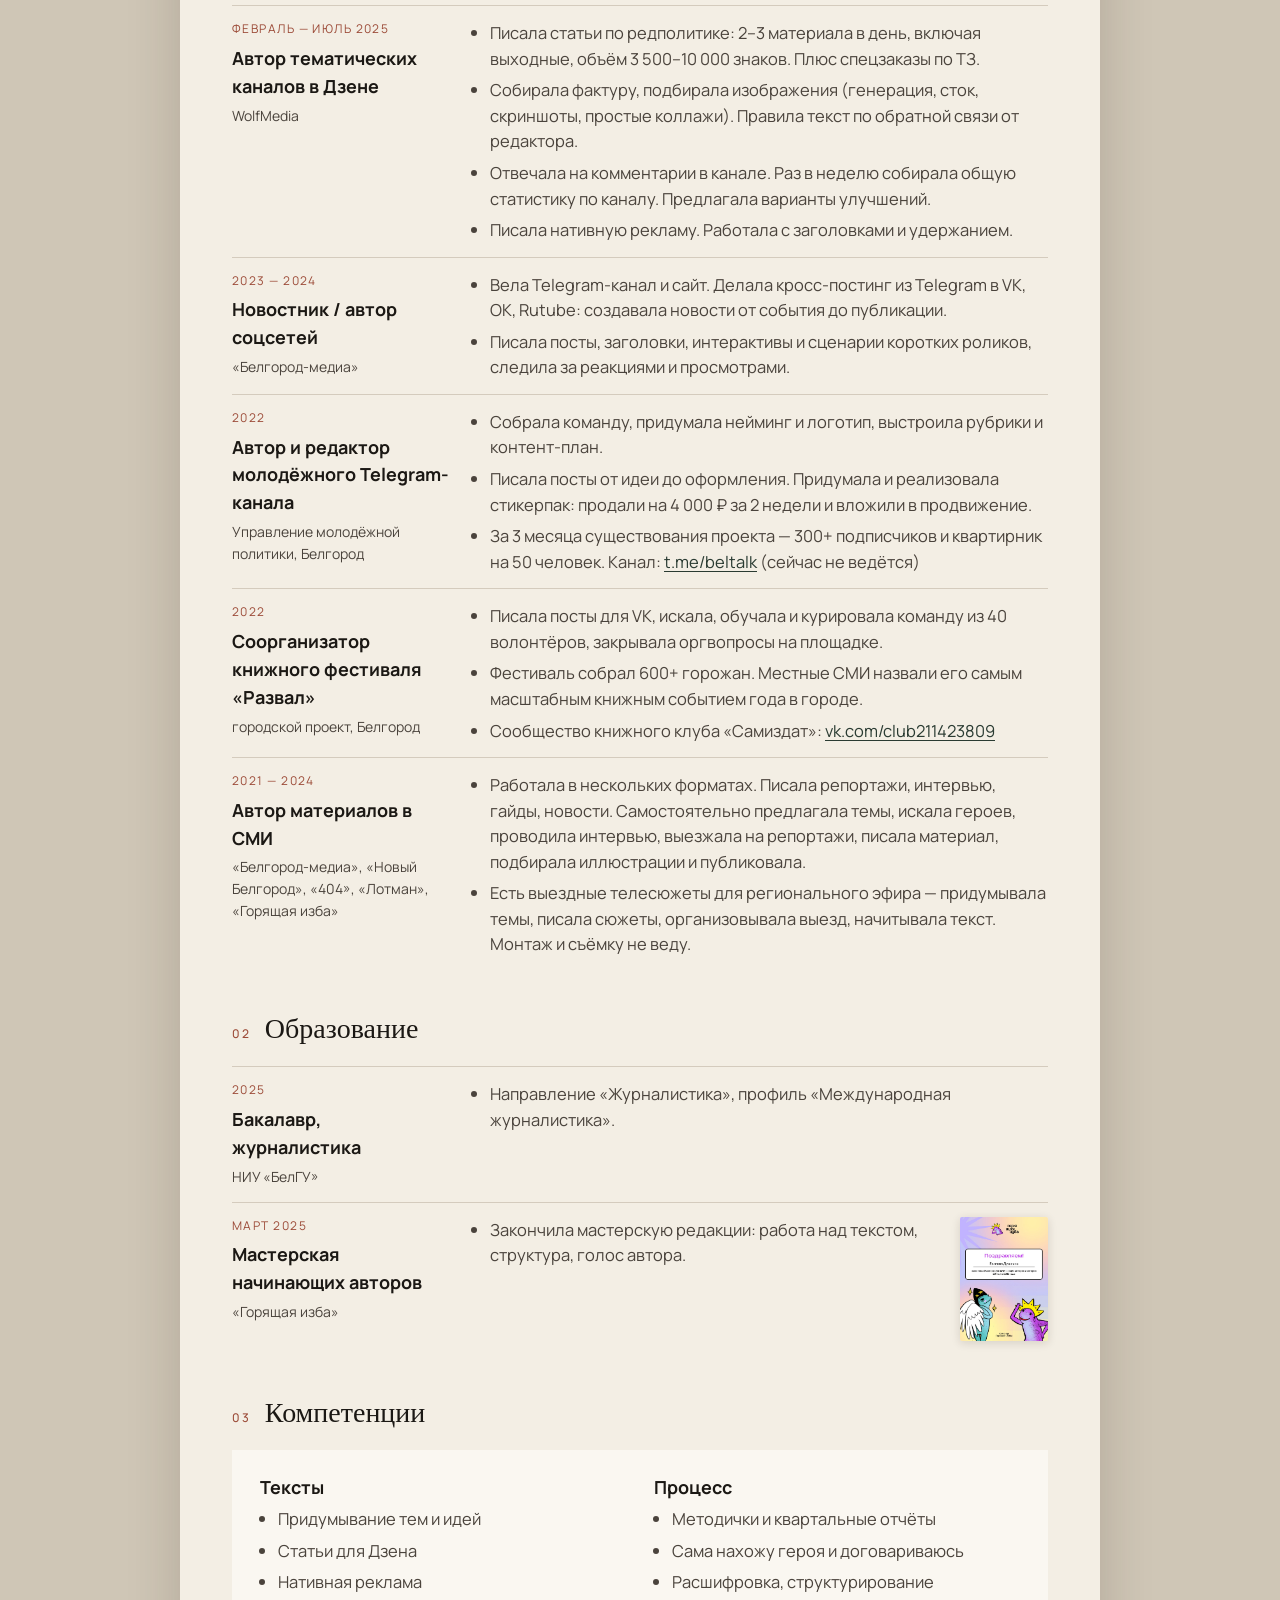
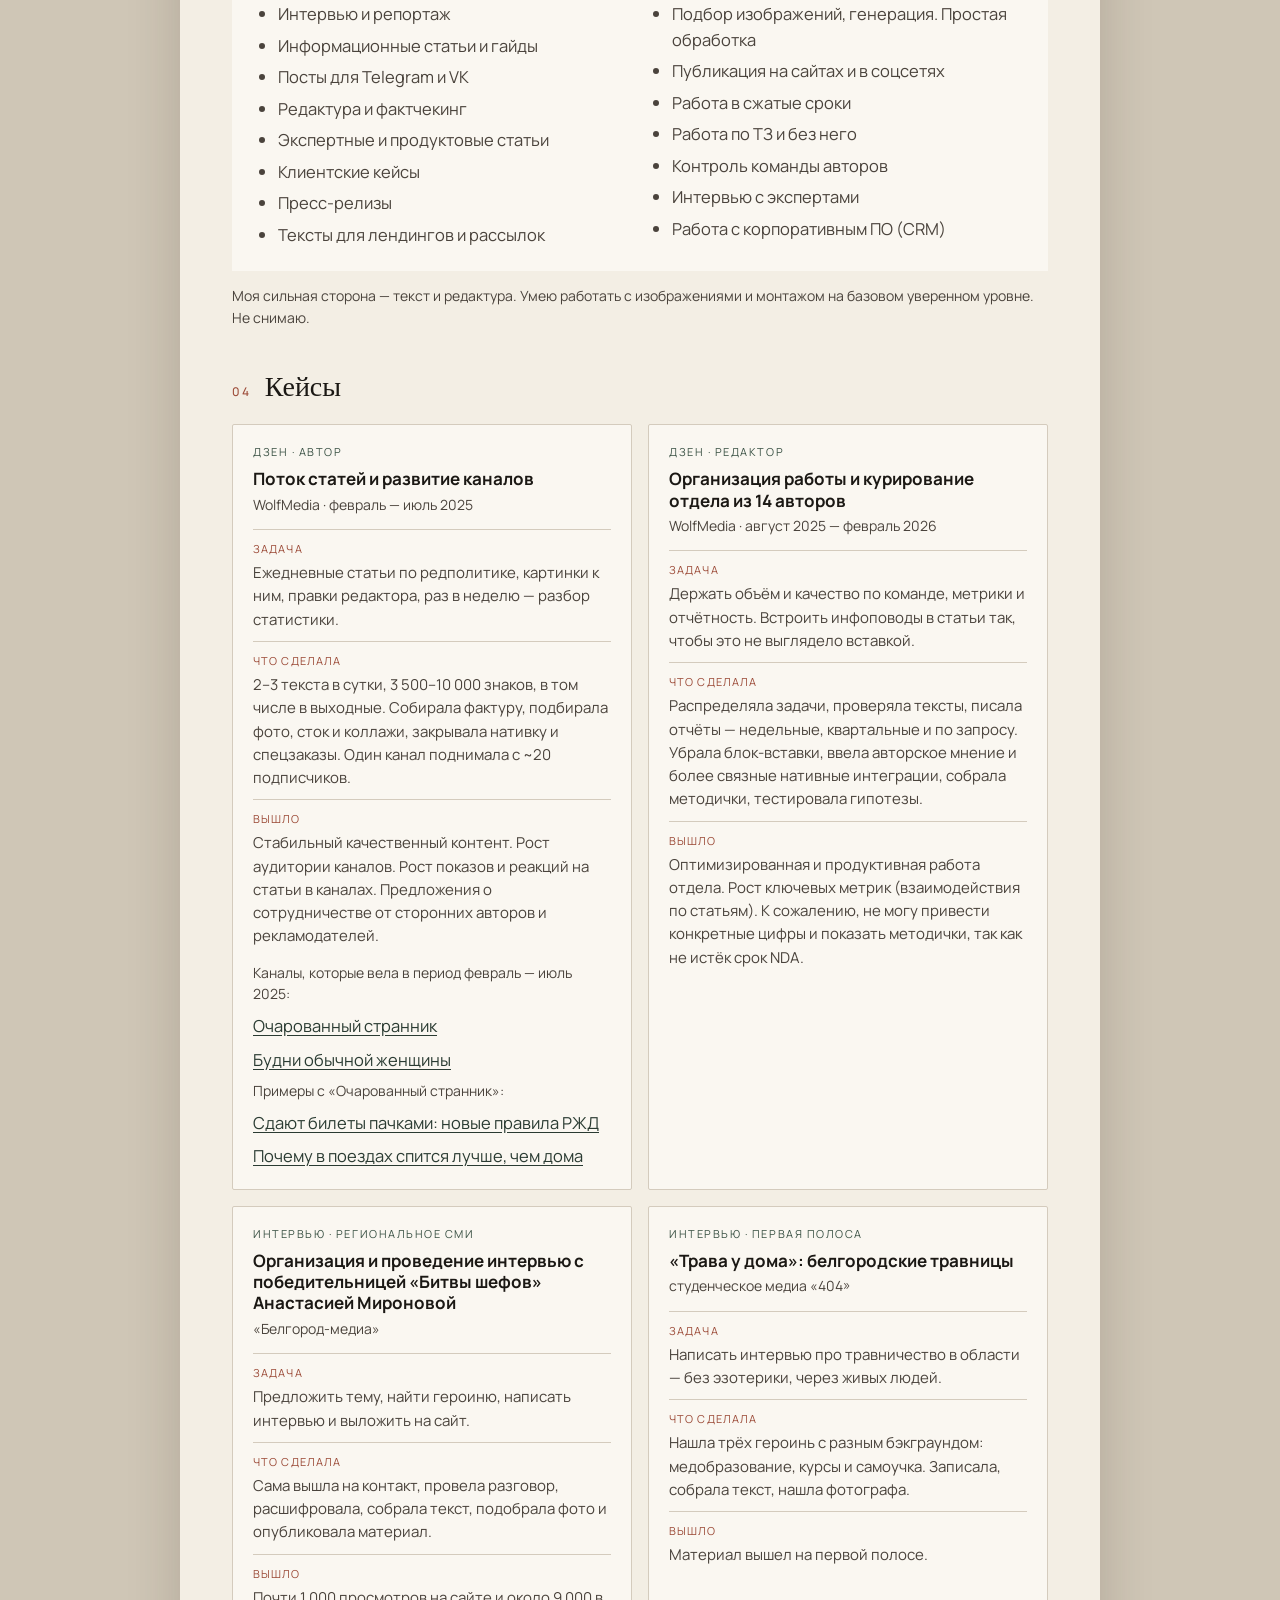
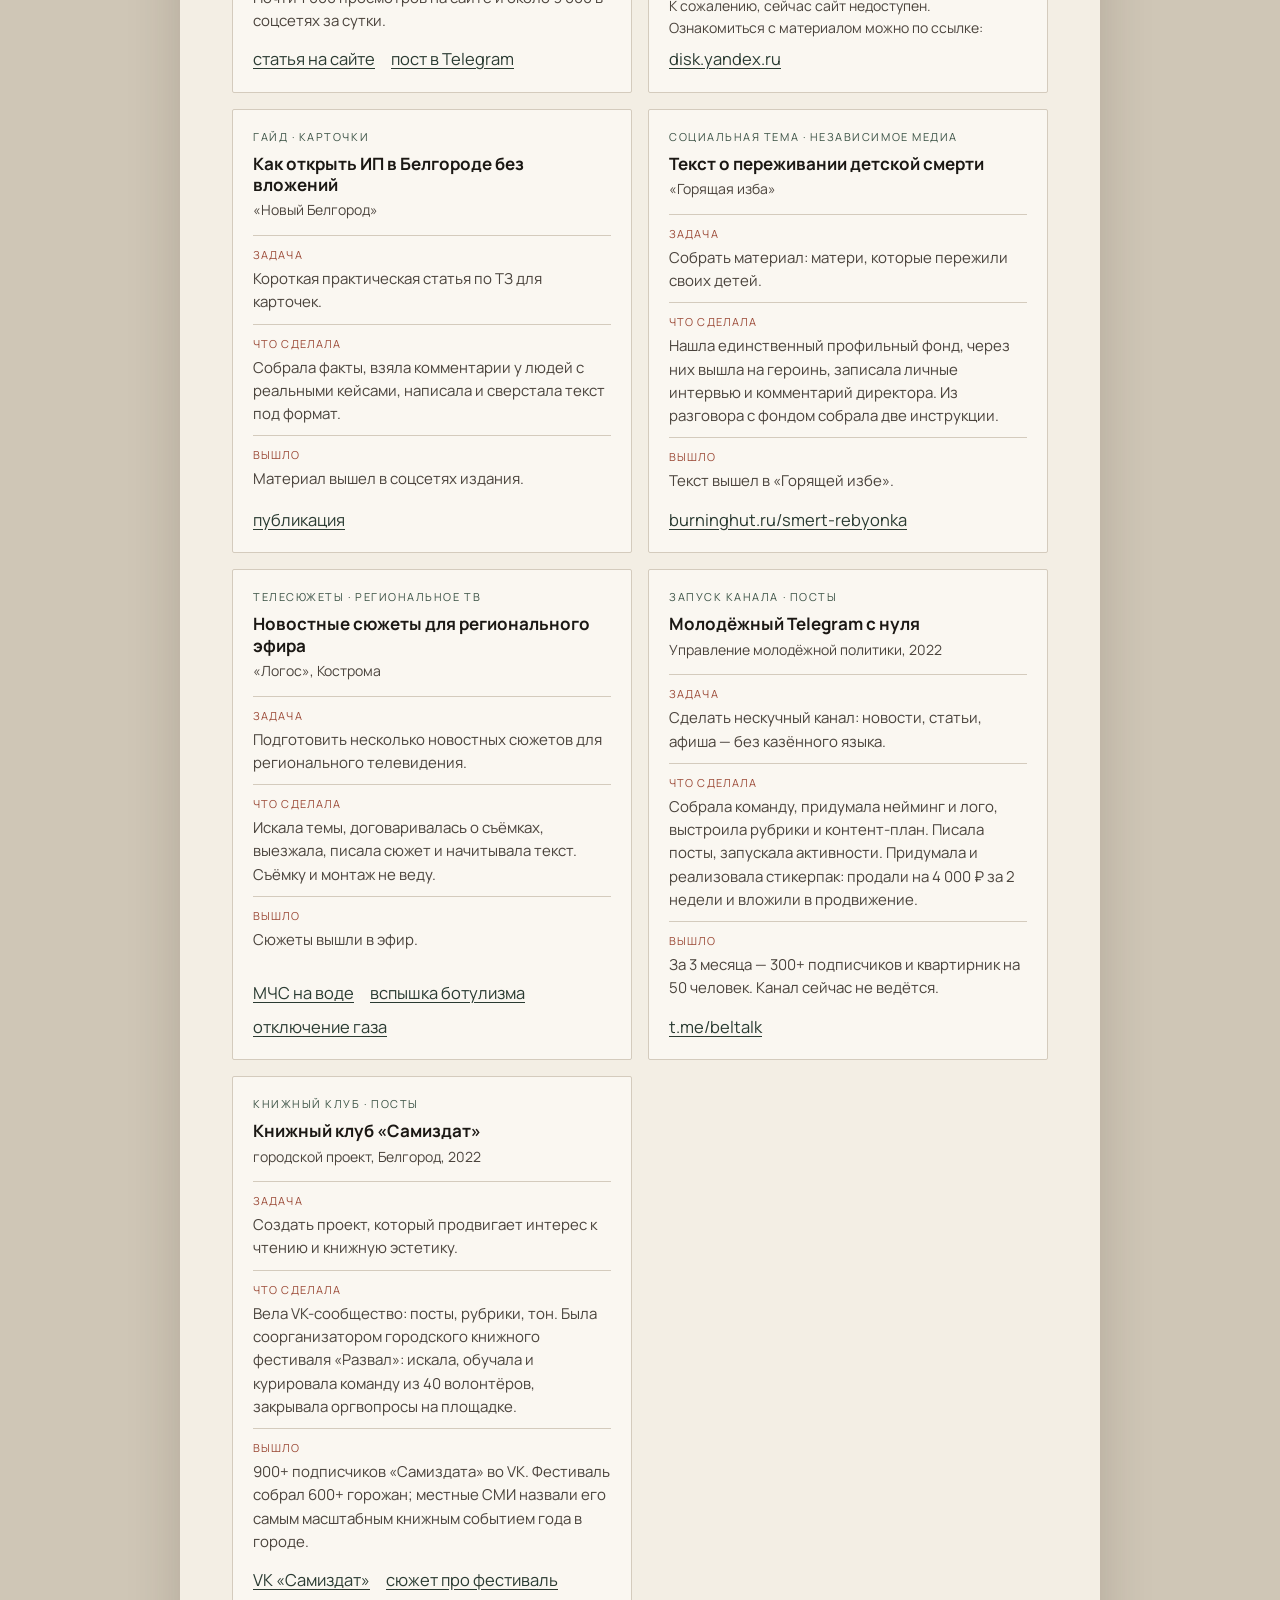
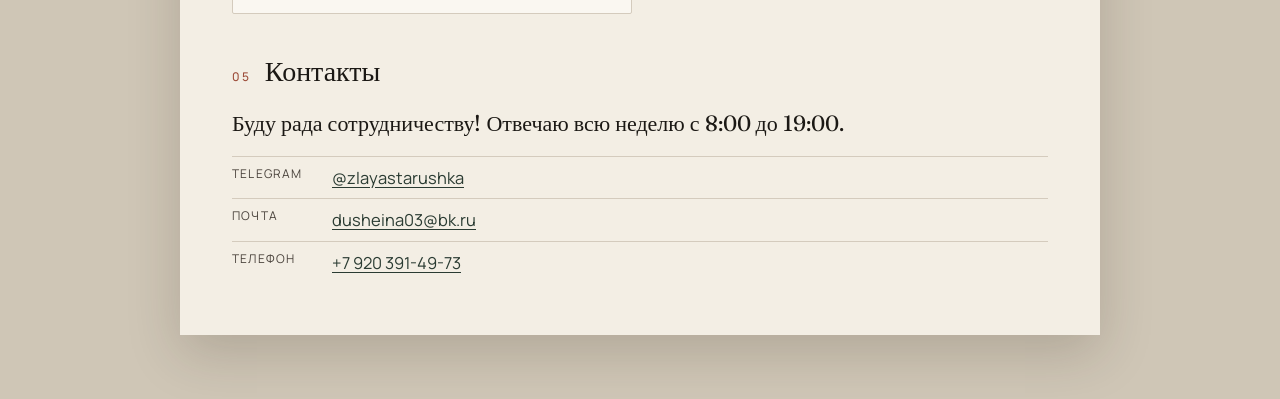
==== commit 73195996: "Add WolfMedia CRM work and product-text skills. Keep the existing resume and portfolio wording, and " ====
--- a/index.html
+++ b/index.html
@@ -18,7 +18,7 @@
           <h1>Евгения<br />Душеина</h1>
           <p class="role">Журналист, копирайтер, редактор</p>
           <p class="lede">
-            Пишу и редактирую тексты под задачу продукта и аудитории: интервью с экспертами, статьи, лонгриды, посты, нативка, инструкции и базы знаний. Слежу за метриками, развитием и улучшением продукта. Работала как штатным автором, так и редактором небольшого отдела.
+            Пишу и редактирую тексты, веду каналы. Слежу за метриками, развитием и улучшением продукта. Работала как штатным автором, так и редактором небольшого отдела.
           </p>
         </div>
         <figure class="portrait">
@@ -28,18 +28,23 @@
       <div class="key-skills">
         <h3>Ключевые навыки</h3>
         <ul class="facts">
-          <li>Интервью с экспертами</li>
-          <li>Экспертные и продуктовые статьи</li>
-          <li>Кейсы и пресс-релизы</li>
-          <li>Тексты для лендингов</li>
           <li>Написание текстов</li>
           <li>Копирайтинг</li>
+          <li>Написание статей</li>
           <li>Рерайтинг</li>
+          <li>Корректура текстов</li>
           <li>Редактирование</li>
-          <li>Литературное редактирование</li>
           <li>Журналистика</li>
           <li>Английский язык</li>
+          <li>Литературное редактирование</li>
+          <li>Интервьюирование</li>
           <li>Поиск информации в интернете</li>
+          <li>Экспертные и продуктовые статьи</li>
+          <li>Клиентские кейсы</li>
+          <li>Пресс-релизы</li>
+          <li>Тексты для лендингов и рассылок</li>
+          <li>Интервью с экспертами</li>
+          <li>Работа с корпоративным ПО (CRM)</li>
         </ul>
       </div>
       <nav class="toc" aria-label="Навигация">
@@ -63,10 +68,11 @@
         </div>
         <ul>
           <li>Руководила командой из 14 штатных авторов: постановка задач, контроль сроков и качества текстов.</li>
+          <li>Следила за метриками, собирала еженедельные и квартальные отчёты — в том числе по инфоповодам.</li>
+          <li>Оптимизировала и улучшила систему работы с задачами от заказчика: продумала и внедрила методы интеграции, качественно усилила тексты, улучшила метрики по показам и взаимодействиям.</li>
           <li>Собрала базу знаний: методички для работы авторов, база каналов, шаблоны отчётностей.</li>
-          <li>Участвовала в разработке корпоративной CRM: сформулировала требования к редакционному модулю, метрикам и аналитике, тестировала систему, ставила задачи разработчику и довела продукт до запуска.</li>
-          <li>Оптимизировала систему работы с задачами от заказчика; усилила тексты и нативные интеграции; улучшила метрики по показам и взаимодействиям.</li>
-          <li>Следила за метриками, собирала еженедельные и квартальные отчёты — в том числе по инфоповодам; тестировала гипотезы, проводила набор и обучение авторов.</li>
+          <li>Тестировала гипотезы увеличения конверсий статей, проводила набор и обучение авторов в штат.</li>
+          <li>Участвовала в разработке корпоративной CRM: сформулировала требования к редакционному модулю, метрикам и аналитике, тестировала систему, ставила задачи разработчику и вместе с ним довела продукт до запуска.</li>
         </ul>
       </article>
 
@@ -93,7 +99,6 @@
         <ul>
           <li>Вела Telegram-канал и сайт. Делала кросс-постинг из Telegram в VK, OK, Rutube: создавала новости от события до публикации.</li>
           <li>Писала посты, заголовки, интерактивы и сценарии коротких роликов, следила за реакциями и просмотрами.</li>
-          <li>Организовывала и писала интервью (пример: победительница «Битвы шефов» — ~1 000 просмотров на сайте и ~9 000 в соцсетях за сутки).</li>
         </ul>
       </article>
 
@@ -171,13 +176,17 @@
         <div>
           <h3>Тексты</h3>
           <ul>
-            <li>Интервью с экспертами</li>
-            <li>Экспертные и продуктовые статьи</li>
-            <li>Кейсы, пресс-релизы, тексты для лендингов</li>
-            <li>Статьи и лонгриды, нативка</li>
+            <li>Придумывание тем и идей</li>
+            <li>Статьи для Дзена</li>
+            <li>Нативная реклама</li>
             <li>Интервью и репортаж</li>
+            <li>Информационные статьи и гайды</li>
             <li>Посты для Telegram и VK</li>
             <li>Редактура и фактчекинг</li>
+            <li>Экспертные и продуктовые статьи</li>
+            <li>Клиентские кейсы</li>
+            <li>Пресс-релизы</li>
+            <li>Тексты для лендингов и рассылок</li>
           </ul>
         </div>
         <div>
@@ -191,6 +200,8 @@
             <li>Работа в сжатые сроки</li>
             <li>Работа по ТЗ и без него</li>
             <li>Контроль команды авторов</li>
+            <li>Интервью с экспертами</li>
+            <li>Работа с корпоративным ПО (CRM)</li>
           </ul>
         </div>
       </div>
@@ -226,7 +237,7 @@
         <p class="place">WolfMedia · август 2025 — февраль 2026</p>
         <dl>
           <div><dt>Задача</dt><dd>Держать объём и качество по команде, метрики и отчётность. Встроить инфоповоды в статьи так, чтобы это не выглядело вставкой.</dd></div>
-          <div><dt>Что сделала</dt><dd>Распределяла задачи, проверяла тексты, писала отчёты — недельные, квартальные и по запросу. Убрала блок-вставки, ввела авторское мнение и более связные нативные интеграции, собрала методички, тестировала гипотезы. Участвовала в разработке корпоративной CRM: требования к редакционному модулю и аналитике, тестирование, постановка задач разработчику — до запуска.</dd></div>
+          <div><dt>Что сделала</dt><dd>Распределяла задачи, проверяла тексты, писала отчёты — недельные, квартальные и по запросу. Убрала блок-вставки, ввела авторское мнение и более связные нативные интеграции, собрала методички, тестировала гипотезы.</dd></div>
           <div><dt>Вышло</dt><dd>Оптимизированная и продуктивная работа отдела. Рост ключевых метрик (взаимодействия по статьям). К сожалению, не могу привести конкретные цифры и показать методички, так как не истёк срок NDA.</dd></div>
         </dl>
       </article>
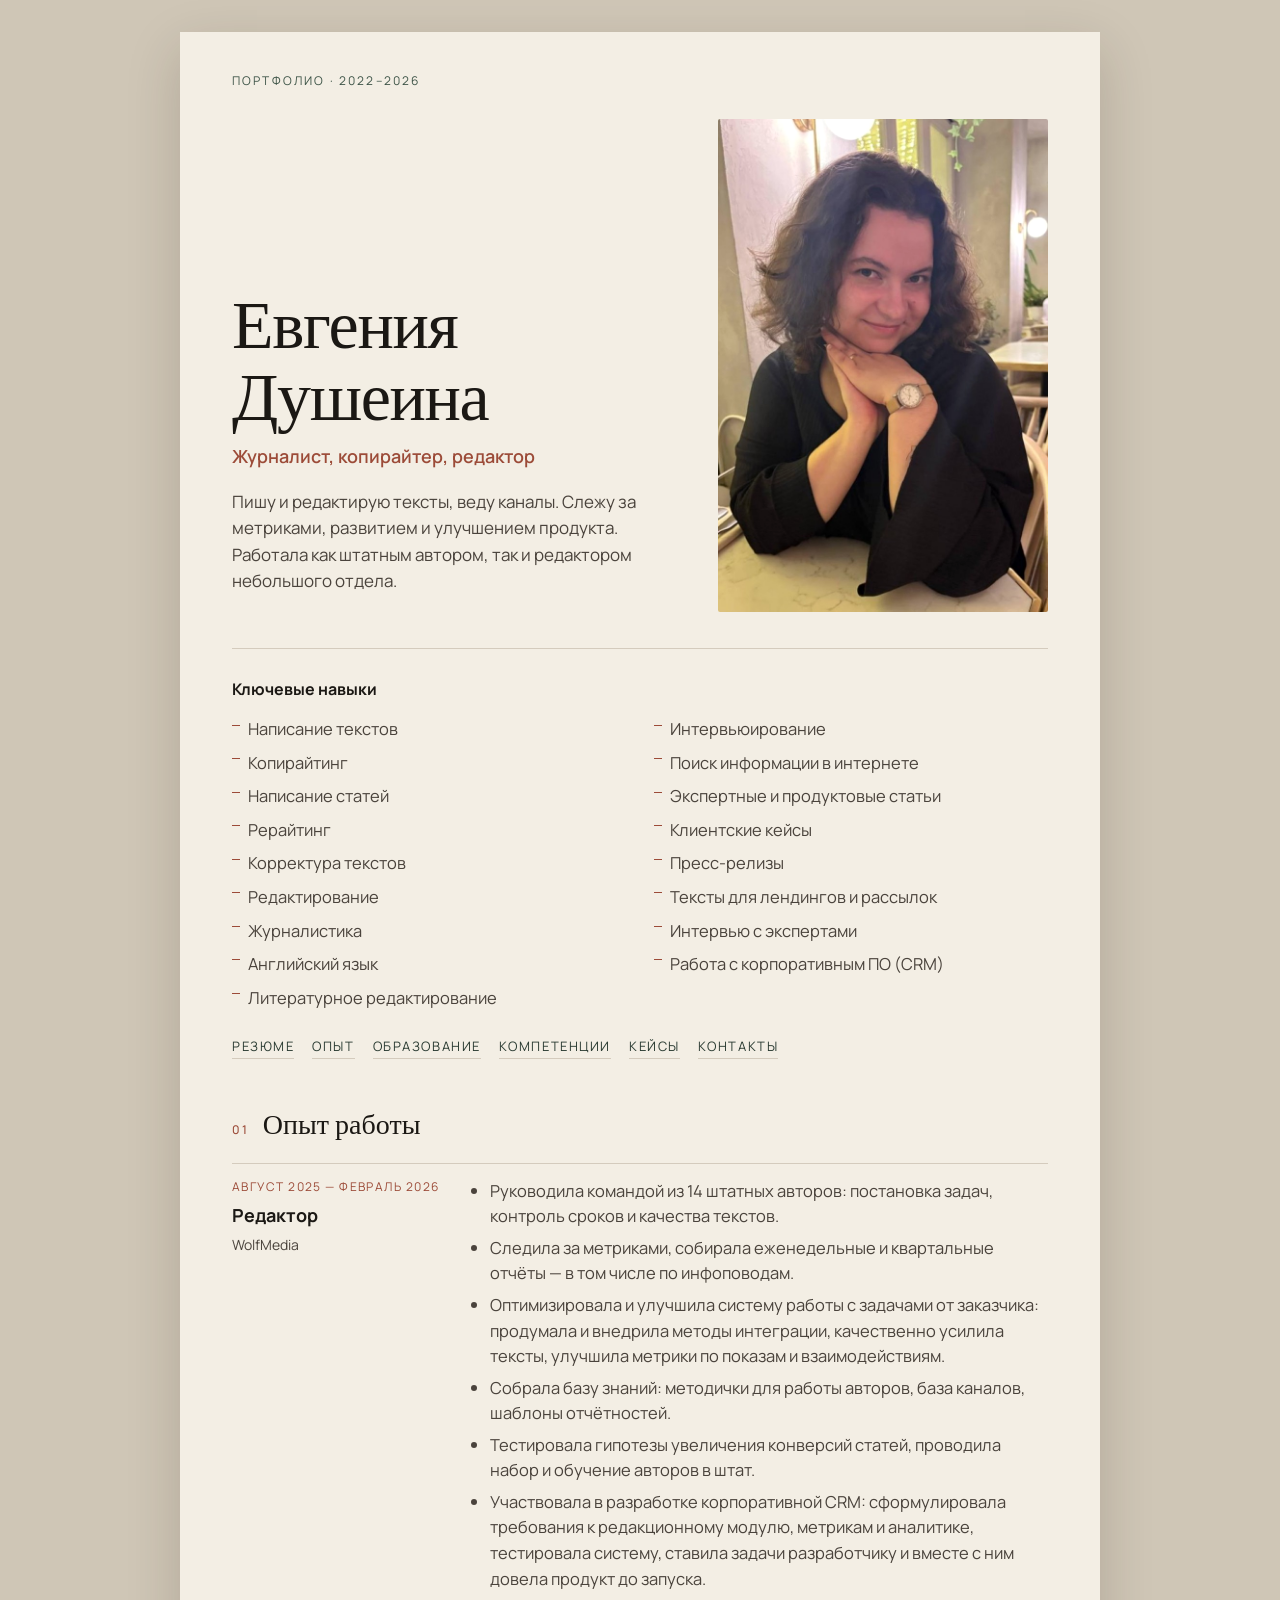
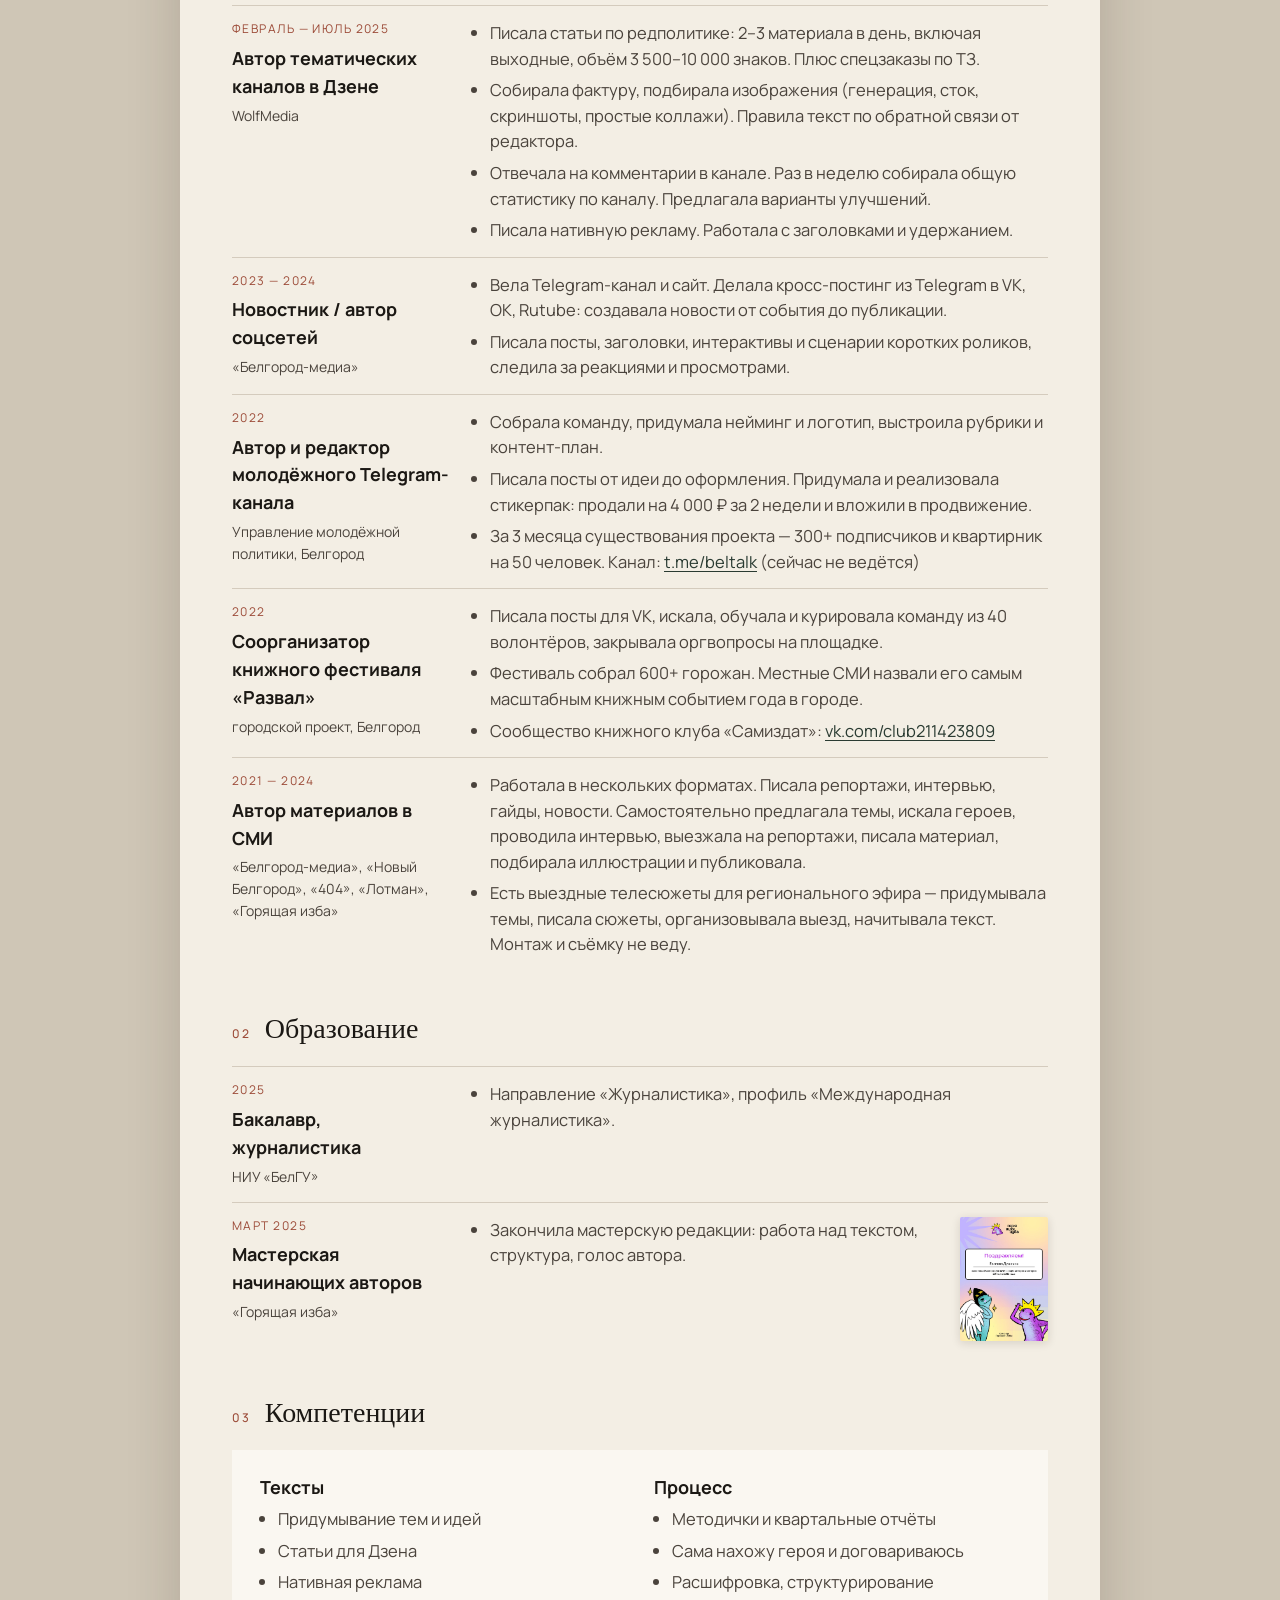
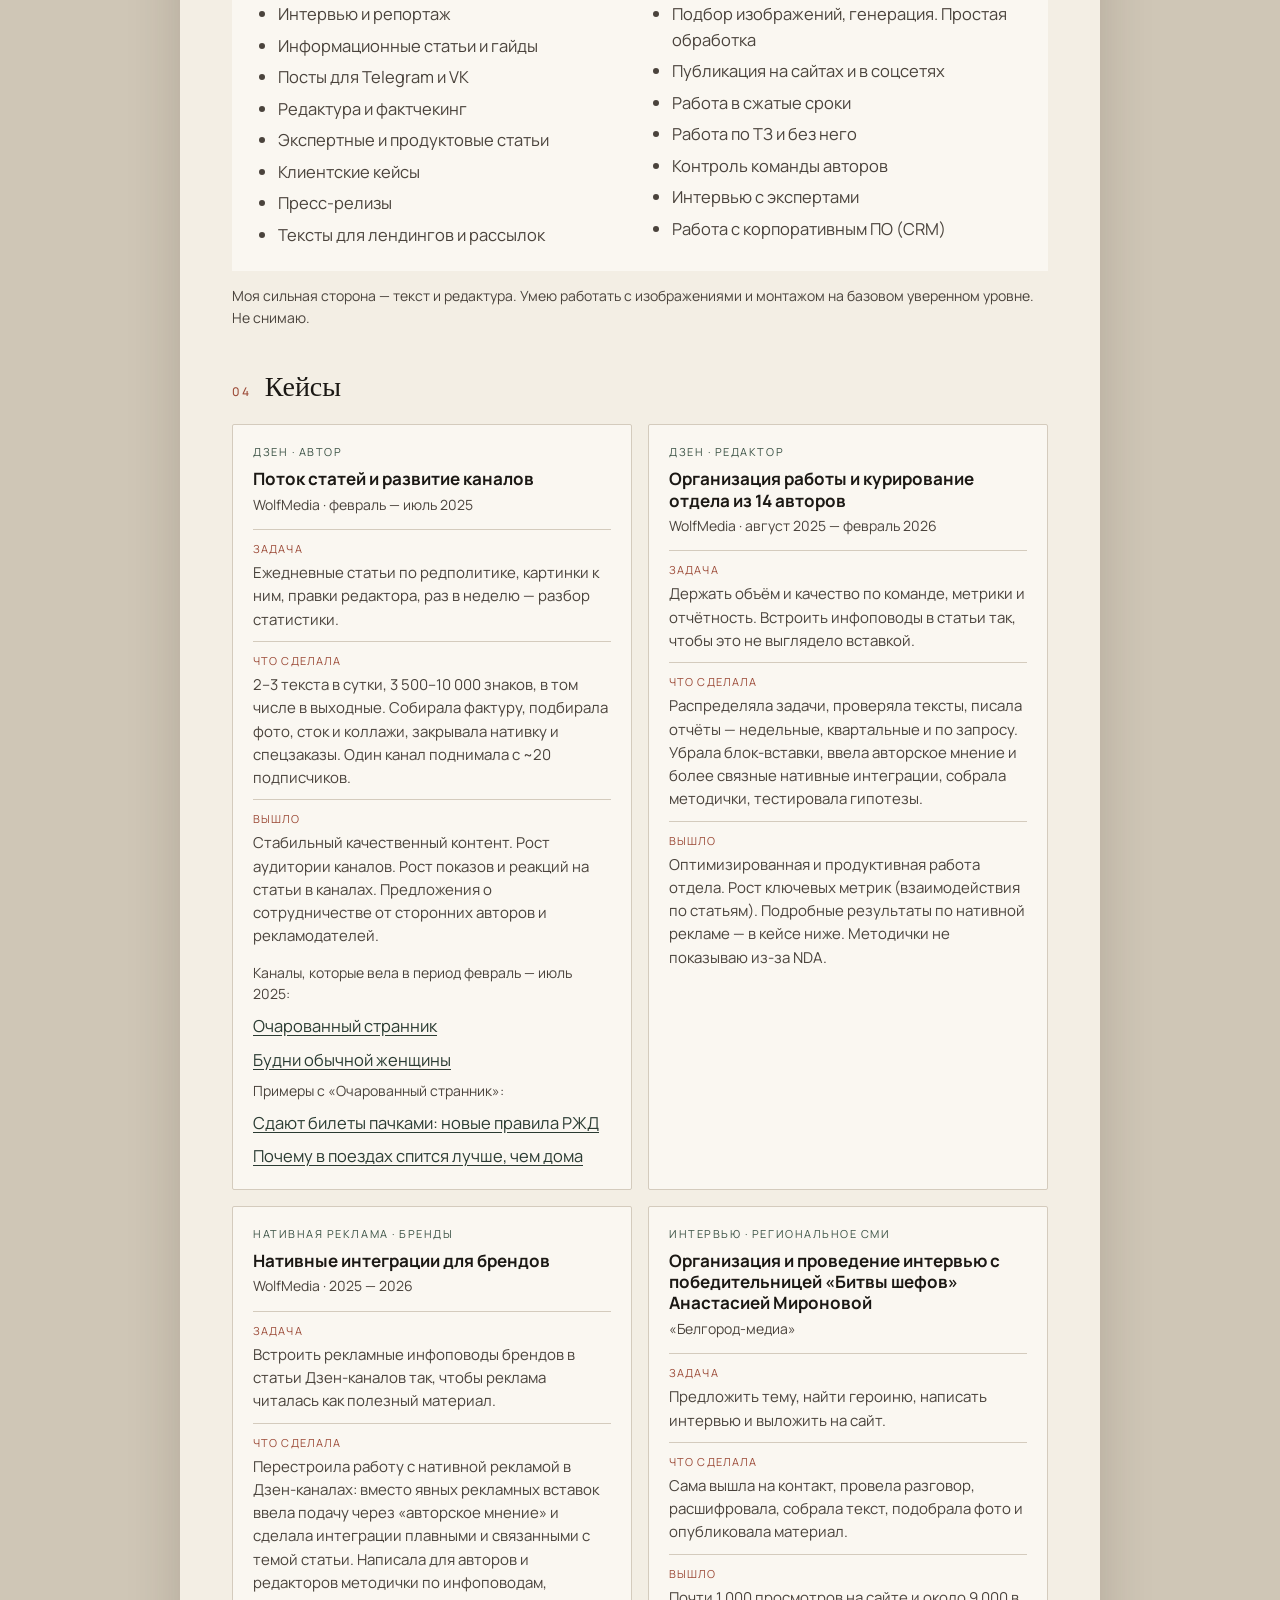
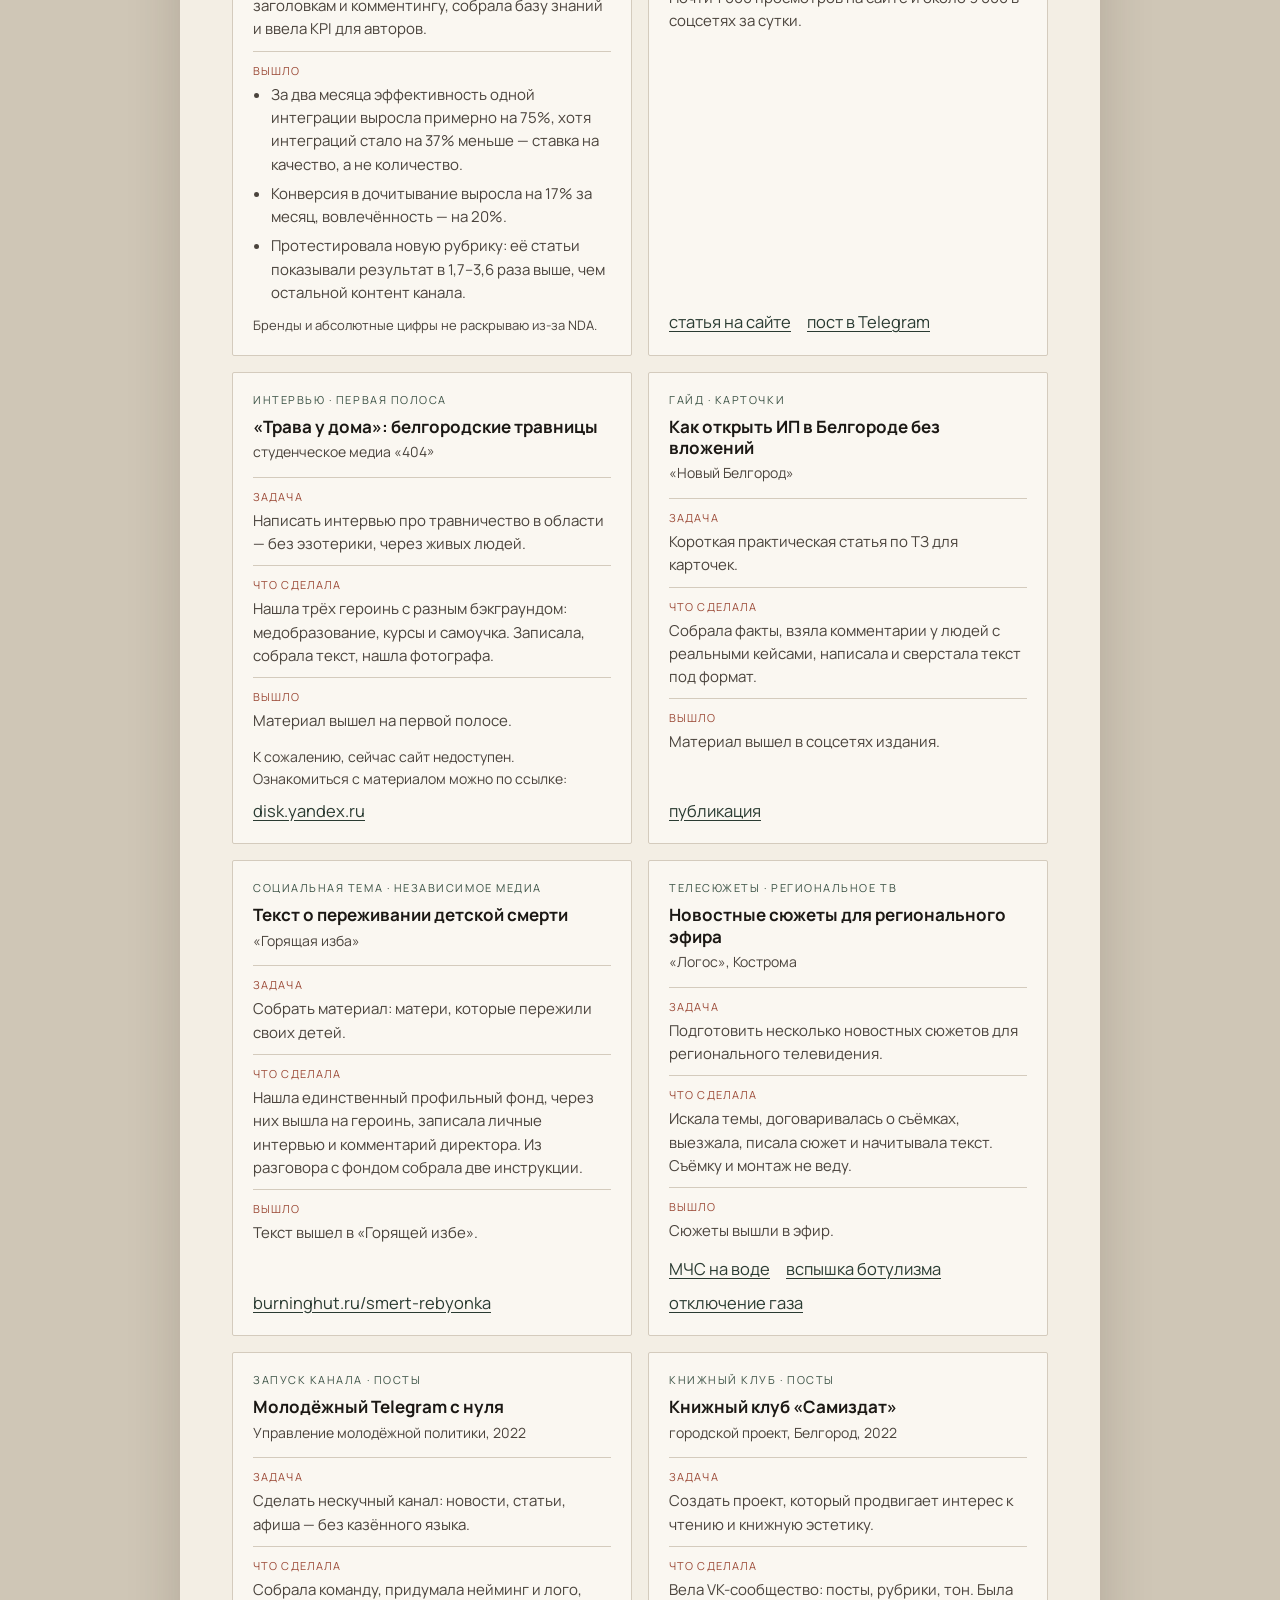
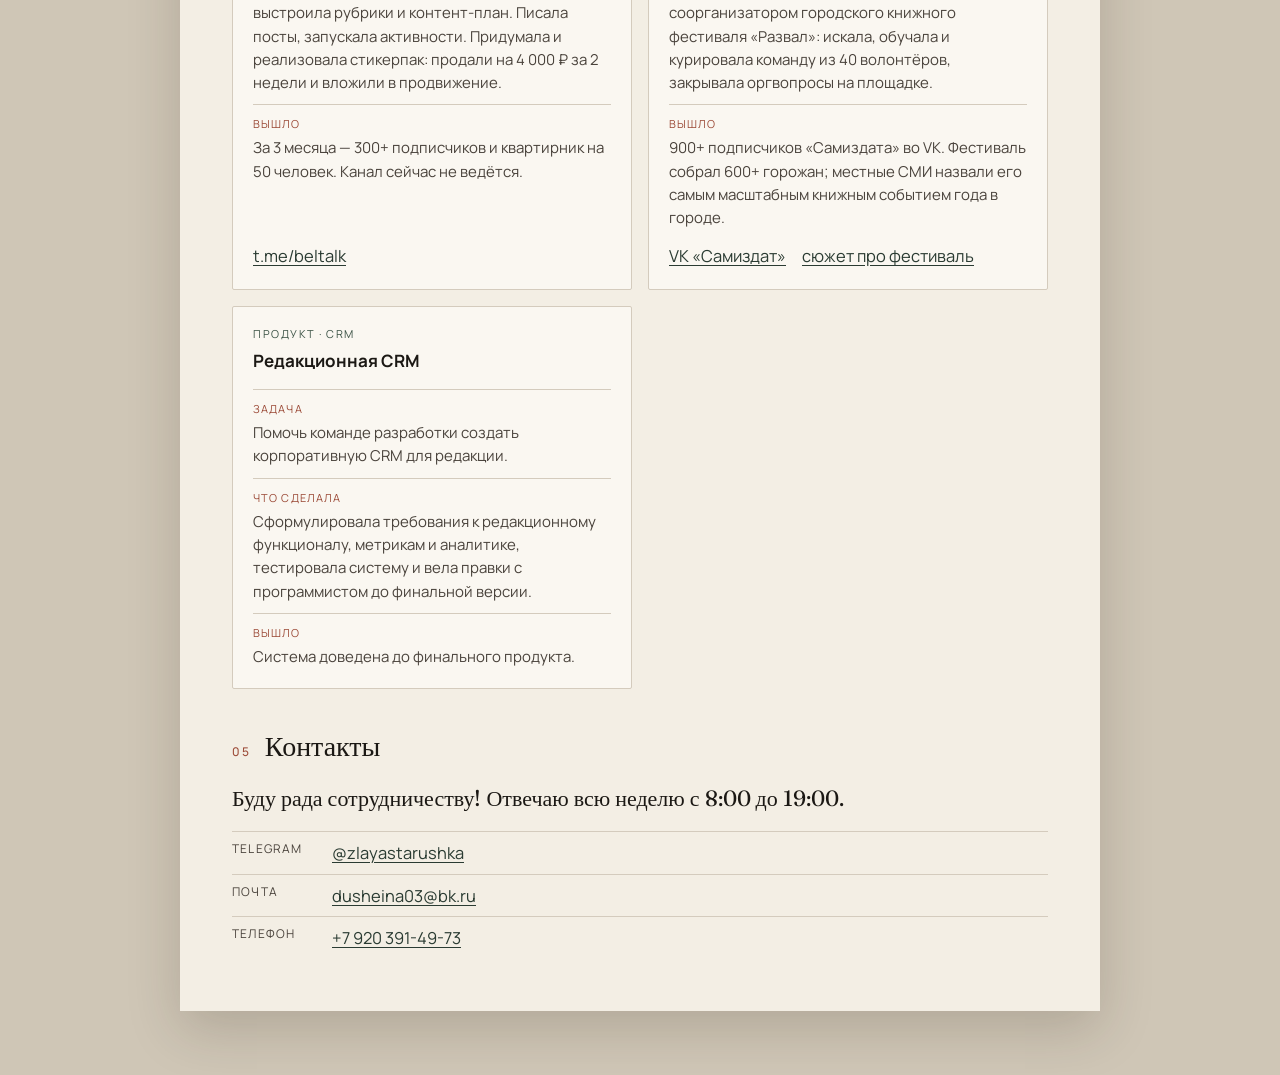
==== commit 1c2ed1ab: "Add native brand and editorial CRM case cards. Point the WolfMedia editor result to the new native-a" ====
--- a/index.html
+++ b/index.html
@@ -238,8 +238,26 @@
         <dl>
           <div><dt>Задача</dt><dd>Держать объём и качество по команде, метрики и отчётность. Встроить инфоповоды в статьи так, чтобы это не выглядело вставкой.</dd></div>
           <div><dt>Что сделала</dt><dd>Распределяла задачи, проверяла тексты, писала отчёты — недельные, квартальные и по запросу. Убрала блок-вставки, ввела авторское мнение и более связные нативные интеграции, собрала методички, тестировала гипотезы.</dd></div>
-          <div><dt>Вышло</dt><dd>Оптимизированная и продуктивная работа отдела. Рост ключевых метрик (взаимодействия по статьям). К сожалению, не могу привести конкретные цифры и показать методички, так как не истёк срок NDA.</dd></div>
-        </dl>
+          <div><dt>Вышло</dt><dd>Оптимизированная и продуктивная работа отдела. Рост ключевых метрик (взаимодействия по статьям). Подробные результаты по нативной рекламе — в кейсе ниже. Методички не показываю из-за NDA.</dd></div>
+        </dl>
+      </article>
+
+      <article class="case">
+        <p class="case-tag">нативная реклама · бренды</p>
+        <h3>Нативные интеграции для брендов</h3>
+        <p class="place">WolfMedia · 2025 — 2026</p>
+        <dl>
+          <div><dt>Задача</dt><dd>Встроить рекламные инфоповоды брендов в статьи Дзен-каналов так, чтобы реклама читалась как полезный материал.</dd></div>
+          <div><dt>Что сделала</dt><dd>Перестроила работу с нативной рекламой в Дзен-каналах: вместо явных рекламных вставок ввела подачу через «авторское мнение» и сделала интеграции плавными и связанными с темой статьи. Написала для авторов и редакторов методички по инфоповодам, заголовкам и комментингу, собрала базу знаний и ввела KPI для авторов.</dd></div>
+          <div><dt>Вышло</dt><dd>
+            <ul>
+              <li>За два месяца эффективность одной интеграции выросла примерно на 75%, хотя интеграций стало на 37% меньше — ставка на качество, а не количество.</li>
+              <li>Конверсия в дочитывание выросла на 17% за месяц, вовлечённость — на 20%.</li>
+              <li>Протестировала новую рубрику: её статьи показывали результат в 1,7–3,6 раза выше, чем остальной контент канала.</li>
+            </ul>
+          </dd></div>
+        </dl>
+        <p class="case-note">Бренды и абсолютные цифры не раскрываю из-за NDA.</p>
       </article>
 
       <article class="case">
@@ -337,6 +355,16 @@
           <a href="https://vk.com/club211423809" target="_blank" rel="noopener">VK «Самиздат»</a>
           <a href="https://vk.com/wall-113818503_28615" target="_blank" rel="noopener">сюжет про фестиваль</a>
         </p>
+      </article>
+
+      <article class="case">
+        <p class="case-tag">продукт · CRM</p>
+        <h3>Редакционная CRM</h3>
+        <dl>
+          <div><dt>Задача</dt><dd>Помочь команде разработки создать корпоративную CRM для редакции.</dd></div>
+          <div><dt>Что сделала</dt><dd>Сформулировала требования к редакционному функционалу, метрикам и аналитике, тестировала систему и вела правки с программистом до финальной версии.</dd></div>
+          <div><dt>Вышло</dt><dd>Система доведена до финального продукта.</dd></div>
+        </dl>
       </article>
       </div>
     </section>
--- a/styles.css
+++ b/styles.css
@@ -290,6 +290,22 @@
   margin: 0;
   color: var(--ink-soft);
   font-size: 15px;
+}
+
+.case dd ul {
+  margin: 0;
+  padding: 0 0 0 18px;
+}
+
+.case dd li + li {
+  margin-top: 6px;
+}
+
+.case-note {
+  margin: 12px 0 0;
+  font-size: 13px;
+  line-height: 1.45;
+  color: var(--ink-soft);
 }
 
 .links {
